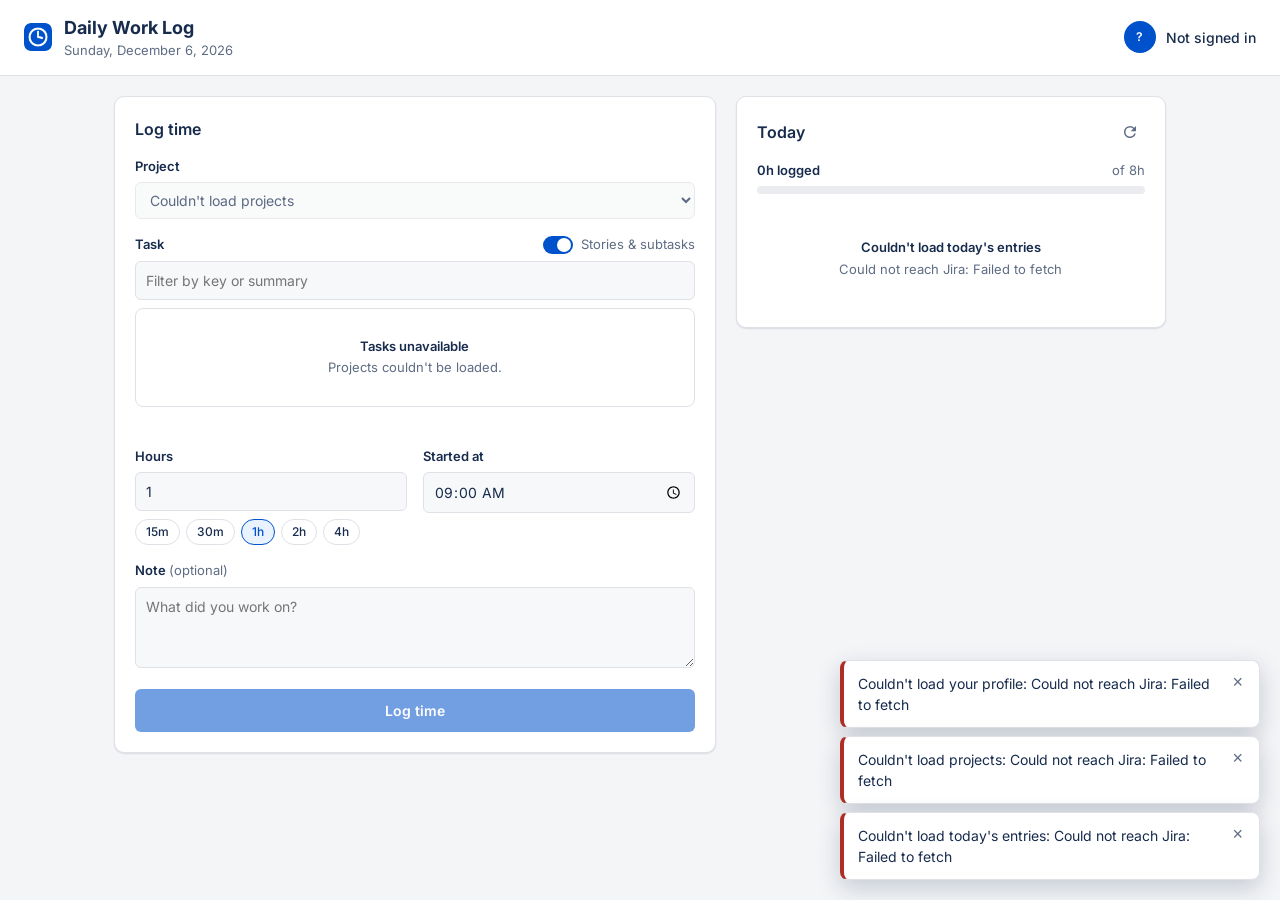
==== extension/worklog.html @ 53de1b36 "Add Daily Work Log Chrome extension for Jira Cloud MV3 extension that logs time to newagesmb.atlassi" ====
<!doctype html>
<html lang="en">
<head>
  <meta charset="utf-8">
  <meta name="viewport" content="width=device-width, initial-scale=1">
  <title>Daily Work Log</title>
  <link rel="icon" href="icons/icon48.png">
  <link rel="preconnect" href="https://fonts.googleapis.com">
  <link rel="preconnect" href="https://fonts.gstatic.com" crossorigin>
  <link rel="stylesheet" href="https://fonts.googleapis.com/css2?family=Inter:wght@400;500;600;700&display=swap">
  <link rel="stylesheet" href="worklog.css">
</head>
<body>
  <a class="skip" href="#log-form">Skip to log form</a>

  <header class="topbar">
    <div class="brand">
      <img src="icons/icon48.png" alt="" width="28" height="28">
      <div>
        <h1>Daily Work Log</h1>
        <p class="date" id="today-label"></p>
      </div>
    </div>
    <div class="user" id="user" aria-busy="true">
      <span class="avatar skeleton" id="user-avatar" aria-hidden="true"></span>
      <span class="user-name skeleton-text" id="user-name">Loading…</span>
    </div>
  </header>

  <div class="banner" id="signin-banner" role="alert" hidden>
    <span>You're not signed in to Jira. Open newagesmb.atlassian.net, sign in, then reload.</span>
    <div class="banner-actions">
      <button type="button" class="btn btn-primary" id="open-jira">Open Jira</button>
      <button type="button" class="btn btn-ghost" id="reload">Reload</button>
    </div>
  </div>

  <main class="layout">
    <form class="card" id="log-form" novalidate aria-labelledby="form-title">
      <h2 id="form-title">Log time</h2>

      <!-- Project -->
      <div class="field">
        <label for="project">Project</label>
        <div class="select-wrap" id="project-wrap" aria-busy="true">
          <select id="project" disabled>
            <option>Loading projects…</option>
          </select>
        </div>
      </div>

      <!-- Task -->
      <fieldset class="field task-section">
        <div class="task-head">
          <legend>Task</legend>
          <label class="toggle">
            <input type="checkbox" id="stories-only" checked>
            <span class="toggle-track" aria-hidden="true"><span class="toggle-thumb"></span></span>
            <span>Stories &amp; subtasks</span>
          </label>
        </div>
        <input type="search" id="task-filter" class="input" placeholder="Filter by key or summary" aria-label="Filter tasks" autocomplete="off">
        <div class="task-list" id="task-list" role="radiogroup" aria-label="Tasks assigned to you" aria-busy="true"></div>
        <p class="hint" id="task-count" aria-live="polite"></p>
      </fieldset>

      <!-- Time -->
      <div class="field-row">
        <div class="field">
          <label for="hours">Hours</label>
          <input type="number" id="hours" class="input" min="0.25" max="24" step="0.25" value="1" required inputmode="decimal">
          <div class="chips" role="group" aria-label="Quick durations">
            <button type="button" class="chip" data-hours="0.25">15m</button>
            <button type="button" class="chip" data-hours="0.5">30m</button>
            <button type="button" class="chip" data-hours="1">1h</button>
            <button type="button" class="chip" data-hours="2">2h</button>
            <button type="button" class="chip" data-hours="4">4h</button>
          </div>
        </div>
        <div class="field">
          <label for="start">Started at</label>
          <input type="time" id="start" class="input" value="09:00" required>
        </div>
      </div>

      <!-- Note -->
      <div class="field">
        <label for="note">Note <span class="optional">(optional)</span></label>
        <textarea id="note" class="input" rows="3" placeholder="What did you work on?"></textarea>
      </div>

      <p class="form-error" id="form-error" role="alert" hidden></p>

      <button type="submit" class="btn btn-primary btn-block" id="submit" disabled>
        <span class="btn-label">Log time</span>
        <span class="spinner" aria-hidden="true"></span>
      </button>
    </form>

    <aside class="card today" aria-labelledby="today-title">
      <div class="today-head">
        <h2 id="today-title">Today</h2>
        <button type="button" class="icon-btn" id="refresh-today" aria-label="Refresh today's entries" title="Refresh">
          <svg viewBox="0 0 24 24" width="18" height="18" aria-hidden="true"><path fill="currentColor" d="M17.65 6.35A7.96 7.96 0 0 0 12 4a8 8 0 1 0 7.73 10h-2.08A6 6 0 1 1 12 6c1.66 0 3.14.69 4.22 1.78L13 11h7V4l-2.35 2.35z"/></svg>
        </button>
      </div>

      <div class="progress-block">
        <div class="progress-label">
          <span id="total-label">0h logged</span>
          <span class="muted">of <span id="target-label">8h</span></span>
        </div>
        <div class="progress" role="progressbar" id="progress" aria-label="Hours logged today" aria-valuemin="0" aria-valuemax="8" aria-valuenow="0">
          <div class="progress-fill" id="progress-fill"></div>
        </div>
      </div>

      <ul class="entries" id="entries" aria-live="polite" aria-busy="true"></ul>
    </aside>
  </main>

  <div class="toasts" id="toasts" aria-live="assertive" aria-atomic="false"></div>

  <script src="jira.js"></script>
  <script src="worklog.js"></script>
</body>
</html>
---- extension/worklog.css ----
:root {
  --bg: #f4f5f7;
  --surface: #ffffff;
  --surface-2: #f7f8f9;
  --border: #dfe1e6;
  --text: #172b4d;
  --muted: #5e6c84;
  --primary: #0052cc;
  --primary-hover: #0747a6;
  --primary-soft: #e9f2ff;
  --focus: #4c9aff;
  --danger: #ae2e24;
  --danger-soft: #ffeceb;
  --success: #216e4e;
  --success-soft: #dcfff1;
  --warn-soft: #fff7d6;
  --todo: #44546f;   --todo-bg: #e9ebee;
  --prog: #0055cc;   --prog-bg: #e9f2ff;
  --done: #216e4e;   --done-bg: #dcfff1;
  --skeleton: #ebecf0;
  --radius: 10px;
  --shadow: 0 1px 2px rgba(9, 30, 66, .08), 0 1px 1px rgba(9, 30, 66, .04);
  color-scheme: light;
}

@media (prefers-color-scheme: dark) {
  :root {
    --bg: #161a1d;
    --surface: #1d2125;
    --surface-2: #22272b;
    --border: #38414a;
    --text: #dee4ea;
    --muted: #9fadbc;
    --primary: #579dff;
    --primary-hover: #85b8ff;
    --primary-soft: #1c2b41;
    --danger: #fd9891;
    --danger-soft: #42221f;
    --success: #7ee2b8;
    --success-soft: #1c3329;
    --warn-soft: #332e1b;
    --todo: #b6c2cf;   --todo-bg: #2c333a;
    --prog: #85b8ff;   --prog-bg: #1c2b41;
    --done: #7ee2b8;   --done-bg: #1c3329;
    --skeleton: #2c333a;
    --shadow: none;
    color-scheme: dark;
  }
}

* { box-sizing: border-box; }
[hidden] { display: none !important; }

body {
  margin: 0;
  font-family: "Inter", system-ui, -apple-system, "Segoe UI", Roboto, sans-serif;
  font-size: 14px;
  line-height: 1.5;
  color: var(--text);
  background: var(--bg);
}

h1, h2 { margin: 0; }
h1 { font-size: 18px; font-weight: 700; }
h2 { font-size: 16px; font-weight: 600; }

.skip {
  position: absolute; left: 8px; top: -40px;
  background: var(--primary); color: #fff; padding: 6px 10px; border-radius: 6px; z-index: 10;
}
.skip:focus { top: 8px; }

:focus-visible { outline: 2px solid var(--focus); outline-offset: 2px; }

/* ---------- Header ---------- */
.topbar {
  display: flex; align-items: center; justify-content: space-between; gap: 16px;
  padding: 14px 24px;
  background: var(--surface);
  border-bottom: 1px solid var(--border);
}
.brand { display: flex; align-items: center; gap: 12px; }
.brand img { border-radius: 7px; }
.date { margin: 0; color: var(--muted); font-size: 13px; }

.user { display: flex; align-items: center; gap: 10px; }
.avatar {
  width: 32px; height: 32px; border-radius: 50%;
  display: grid; place-items: center;
  background: var(--primary); color: #fff;
  font-size: 12px; font-weight: 600; letter-spacing: .02em;
}
.user-name { font-weight: 500; }

/* ---------- Banner ---------- */
.banner {
  display: flex; align-items: center; justify-content: space-between; gap: 12px; flex-wrap: wrap;
  margin: 16px auto 0; max-width: 1052px;
  padding: 12px 16px;
  background: var(--warn-soft);
  border: 1px solid var(--border);
  border-radius: var(--radius);
  font-weight: 500;
}
.banner-actions { display: flex; gap: 8px; }
@media (max-width: 1100px) { .banner { margin-inline: 24px; } }

/* ---------- Layout ---------- */
.layout {
  display: grid;
  grid-template-columns: minmax(0, 1.4fr) minmax(0, 1fr);
  gap: 20px;
  max-width: 1100px;
  margin: 20px auto;
  padding: 0 24px;
  align-items: start;
}
@media (max-width: 860px) { .layout { grid-template-columns: 1fr; } }

.card {
  background: var(--surface);
  border: 1px solid var(--border);
  border-radius: var(--radius);
  box-shadow: var(--shadow);
  padding: 20px;
}

/* ---------- Form ---------- */
#log-form h2 { margin-bottom: 16px; }
.field { margin: 0 0 16px; padding: 0; border: 0; min-width: 0; }
.field > label, .task-head legend { display: block; font-weight: 600; font-size: 13px; margin-bottom: 6px; padding: 0; }
.field-row { display: grid; grid-template-columns: 1fr 1fr; gap: 16px; }
@media (max-width: 480px) { .field-row { grid-template-columns: 1fr; } }
.optional { color: var(--muted); font-weight: 400; }

.input, select {
  width: 100%;
  font: inherit;
  color: var(--text);
  background: var(--surface-2);
  border: 1px solid var(--border);
  border-radius: 6px;
  padding: 8px 10px;
}
.input:focus, select:focus { outline: none; border-color: var(--focus); box-shadow: 0 0 0 1px var(--focus); }
textarea.input { resize: vertical; min-height: 72px; }
select:disabled { opacity: .7; }

.select-wrap[aria-busy="true"] select { color: var(--muted); }

.task-head { display: flex; align-items: center; justify-content: space-between; margin-bottom: 6px; }
.task-head legend { float: left; margin: 0; }

.toggle { display: inline-flex; align-items: center; gap: 8px; font-size: 13px; color: var(--muted); cursor: pointer; user-select: none; }
.toggle input { position: absolute; opacity: 0; width: 1px; height: 1px; }
.toggle-track {
  width: 30px; height: 18px; border-radius: 9px; background: var(--border);
  position: relative; transition: background .15s;
}
.toggle-thumb {
  position: absolute; top: 2px; left: 2px; width: 14px; height: 14px; border-radius: 50%;
  background: #fff; transition: transform .15s;
}
.toggle input:checked + .toggle-track { background: var(--primary); }
.toggle input:checked + .toggle-track .toggle-thumb { transform: translateX(12px); }
.toggle input:focus-visible + .toggle-track { outline: 2px solid var(--focus); outline-offset: 2px; }

.task-list {
  margin-top: 8px;
  border: 1px solid var(--border);
  border-radius: 8px;
  max-height: 290px;
  overflow-y: auto;
  background: var(--surface);
}
.task {
  display: flex; align-items: center; gap: 10px;
  padding: 9px 12px;
  border-bottom: 1px solid var(--border);
  cursor: pointer;
}
.task:last-child { border-bottom: 0; }
.task:hover { background: var(--surface-2); }
.task input { margin: 0; accent-color: var(--primary); flex: none; }
.task:has(input:checked) { background: var(--primary-soft); }
.task-main { flex: 1; min-width: 0; display: flex; flex-direction: column; }
.task-line { display: flex; align-items: center; gap: 8px; min-width: 0; }
.task-parent { font-size: 12px; color: var(--muted); overflow: hidden; text-overflow: ellipsis; white-space: nowrap; }
.task-type {
  flex: none; font-size: 10px; font-weight: 600; text-transform: uppercase; letter-spacing: .03em;
  padding: 1px 5px; border-radius: 4px; color: var(--muted); border: 1px solid var(--border);
}
.task-key { font-weight: 600; color: var(--primary); white-space: nowrap; font-size: 13px; }
.task-summary { flex: 1; min-width: 0; overflow: hidden; text-overflow: ellipsis; white-space: nowrap; }

.pill {
  flex: none;
  font-size: 11px; font-weight: 600; text-transform: uppercase; letter-spacing: .03em;
  padding: 2px 6px; border-radius: 4px; white-space: nowrap;
}
.pill.todo { color: var(--todo); background: var(--todo-bg); }
.pill.prog { color: var(--prog); background: var(--prog-bg); }
.pill.done { color: var(--done); background: var(--done-bg); }

.hint { margin: 6px 0 0; font-size: 12px; color: var(--muted); min-height: 18px; }

.chips { display: flex; flex-wrap: wrap; gap: 6px; margin-top: 8px; }
.chip {
  font: inherit; font-size: 12px; font-weight: 500;
  padding: 3px 10px; border-radius: 999px;
  border: 1px solid var(--border); background: var(--surface); color: var(--text);
  cursor: pointer;
}
.chip:hover { border-color: var(--primary); color: var(--primary); }
.chip[aria-pressed="true"] { background: var(--primary-soft); border-color: var(--primary); color: var(--primary); }

.form-error {
  margin: 0 0 12px; padding: 8px 12px; border-radius: 6px;
  color: var(--danger); background: var(--danger-soft); font-size: 13px;
}

/* ---------- Buttons ---------- */
.btn {
  font: inherit; font-weight: 600;
  display: inline-flex; align-items: center; justify-content: center; gap: 8px;
  padding: 8px 14px; border-radius: 6px; border: 1px solid transparent; cursor: pointer;
}
.btn-primary { background: var(--primary); color: #fff; }
@media (prefers-color-scheme: dark) { .btn-primary { color: #1d2125; } }
.btn-primary:hover:not(:disabled) { background: var(--primary-hover); }
.btn-ghost { background: transparent; border-color: var(--border); color: var(--text); }
.btn-block { width: 100%; padding: 10px 14px; }
.btn:disabled { opacity: .55; cursor: not-allowed; }

.spinner {
  display: none; width: 14px; height: 14px; border-radius: 50%;
  border: 2px solid currentColor; border-right-color: transparent;
  animation: spin .7s linear infinite;
}
.btn[aria-busy="true"] .spinner { display: inline-block; }
@keyframes spin { to { transform: rotate(360deg); } }

.icon-btn {
  display: grid; place-items: center; width: 30px; height: 30px;
  border: 0; border-radius: 6px; background: transparent; color: var(--muted); cursor: pointer;
}
.icon-btn:hover { background: var(--surface-2); color: var(--text); }
.icon-btn[aria-busy="true"] svg { animation: spin .7s linear infinite; }

/* ---------- Today panel ---------- */
.today-head { display: flex; align-items: center; justify-content: space-between; margin-bottom: 14px; }
.progress-block { margin-bottom: 16px; }
.progress-label { display: flex; justify-content: space-between; font-size: 13px; margin-bottom: 6px; }
#total-label { font-weight: 600; }
.muted { color: var(--muted); }
.progress { height: 8px; border-radius: 4px; background: var(--skeleton); overflow: hidden; }
.progress-fill { height: 100%; width: 0; background: var(--primary); border-radius: 4px; transition: width .3s ease; }
.progress-fill.complete { background: var(--success); }

.entries { list-style: none; margin: 0; padding: 0; }
.entry { padding: 10px 0; border-top: 1px solid var(--border); }
.entry:first-child { border-top: 0; }
.entry-top { display: flex; align-items: baseline; gap: 8px; }
.entry-key { font-weight: 600; color: var(--primary); font-size: 13px; text-decoration: none; }
.entry-key:hover { text-decoration: underline; }
.entry-hours { margin-left: auto; font-weight: 600; white-space: nowrap; }
.entry-summary { font-size: 13px; overflow: hidden; text-overflow: ellipsis; white-space: nowrap; }
.entry-meta { font-size: 12px; color: var(--muted); }
.entry-note { font-size: 12px; color: var(--muted); margin-top: 2px; white-space: pre-line; }
.entry.new { animation: flash 1.2s ease; }
@keyframes flash { from { background: var(--success-soft); } to { background: transparent; } }

/* ---------- Empty / skeleton ---------- */
.empty { padding: 28px 12px; text-align: center; color: var(--muted); font-size: 13px; }
.empty strong { display: block; color: var(--text); font-weight: 600; margin-bottom: 2px; }

.skeleton, .skeleton-line, .skeleton-text {
  background: var(--skeleton);
  background-image: linear-gradient(90deg, transparent, rgba(255, 255, 255, .45), transparent);
  background-size: 200px 100%;
  background-repeat: no-repeat;
  animation: shimmer 1.2s infinite linear;
}
@media (prefers-color-scheme: dark) {
  .skeleton, .skeleton-line, .skeleton-text { background-image: linear-gradient(90deg, transparent, rgba(255, 255, 255, .06), transparent); }
}
.skeleton-text { color: transparent !important; border-radius: 4px; }
.skeleton-line { display: block; height: 12px; border-radius: 4px; }
.skeleton-row { display: flex; align-items: center; gap: 10px; padding: 12px; border-bottom: 1px solid var(--border); }
.skeleton-row:last-child { border-bottom: 0; }
.entries .skeleton-row { padding: 12px 0; border-bottom: 0; border-top: 1px solid var(--border); flex-direction: column; align-items: stretch; gap: 6px; }
.entries .skeleton-row:first-child { border-top: 0; }
@keyframes shimmer { from { background-position: -200px 0; } to { background-position: calc(100% + 200px) 0; } }

@media (prefers-reduced-motion: reduce) {
  *, *::before, *::after { animation: none !important; transition: none !important; }
}

/* ---------- Toasts ---------- */
.toasts {
  position: fixed; right: 20px; bottom: 20px; z-index: 20;
  display: flex; flex-direction: column; gap: 8px; max-width: min(420px, calc(100vw - 40px));
}
.toast {
  display: flex; align-items: flex-start; gap: 10px;
  padding: 12px 14px; border-radius: 8px;
  background: var(--surface); border: 1px solid var(--border);
  box-shadow: 0 8px 24px rgba(9, 30, 66, .2);
  border-left: 4px solid var(--primary);
  animation: toast-in .2s ease;
}
.toast.success { border-left-color: var(--success); }
.toast.error { border-left-color: var(--danger); }
.toast-msg { flex: 1; word-break: break-word; }
.toast-close { border: 0; background: transparent; color: var(--muted); cursor: pointer; font-size: 18px; line-height: 1; padding: 0 2px; }
@keyframes toast-in { from { opacity: 0; transform: translateY(8px); } }
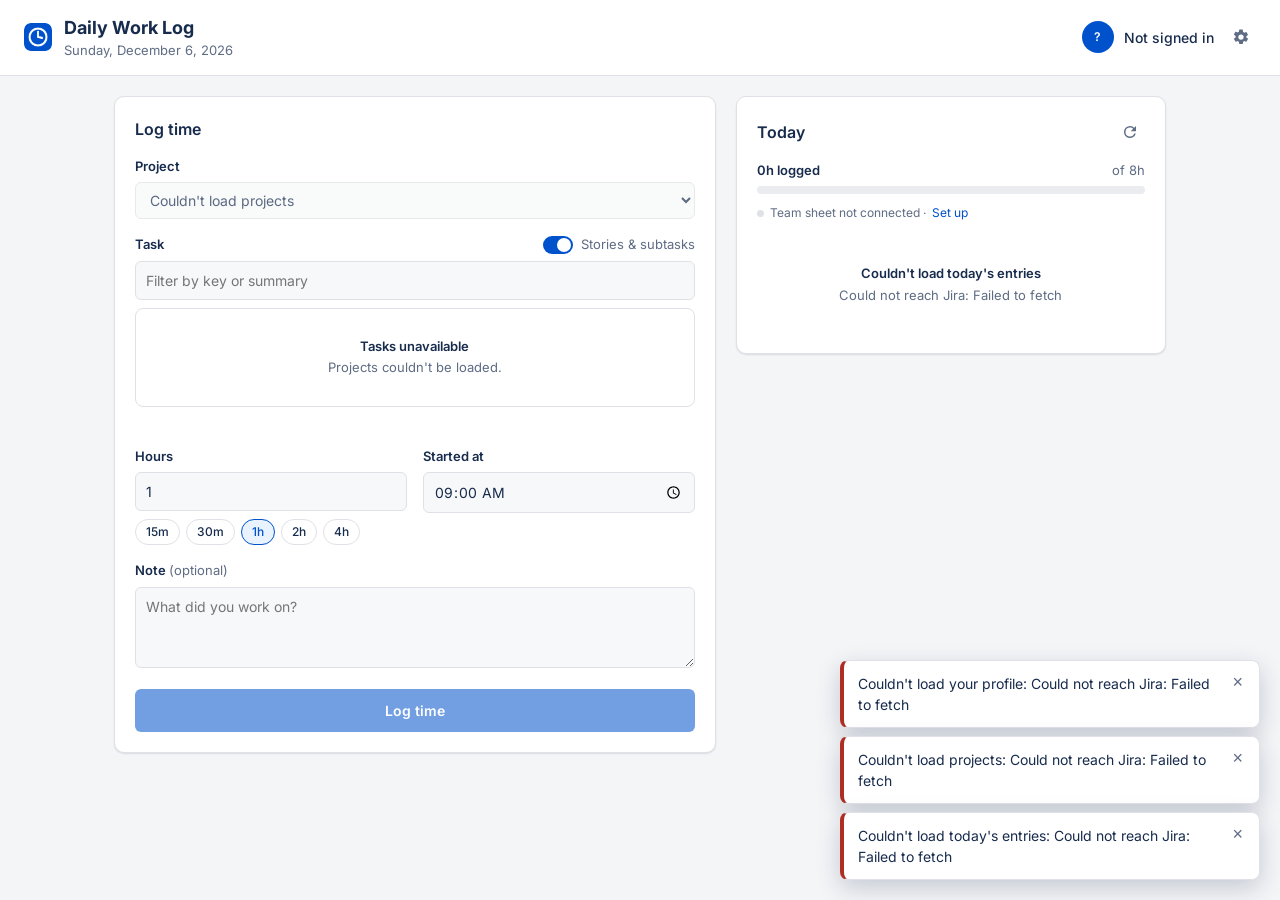
==== commit 39ea415c: "Sync daily hours to a team Google Sheet via Apps Script - sheets/: Apps Script web app that writes o" ====
--- a/extension/worklog.html
+++ b/extension/worklog.html
@@ -21,9 +21,14 @@
         <p class="date" id="today-label"></p>
       </div>
     </div>
-    <div class="user" id="user" aria-busy="true">
-      <span class="avatar skeleton" id="user-avatar" aria-hidden="true"></span>
-      <span class="user-name skeleton-text" id="user-name">Loading…</span>
+    <div class="user-actions">
+      <div class="user" id="user" aria-busy="true">
+        <span class="avatar skeleton" id="user-avatar" aria-hidden="true"></span>
+        <span class="user-name skeleton-text" id="user-name">Loading…</span>
+      </div>
+      <a class="icon-btn" href="settings.html" aria-label="Settings" title="Settings">
+        <svg viewBox="0 0 24 24" width="18" height="18" aria-hidden="true"><path fill="currentColor" d="M19.14 12.94a7.14 7.14 0 0 0 0-1.88l2.03-1.58a.5.5 0 0 0 .12-.64l-1.92-3.32a.5.5 0 0 0-.61-.22l-2.39.96a7.03 7.03 0 0 0-1.63-.94l-.36-2.54A.5.5 0 0 0 13.9 2h-3.84a.5.5 0 0 0-.49.42l-.36 2.54c-.59.24-1.13.56-1.63.94l-2.39-.96a.5.5 0 0 0-.61.22L2.66 8.48a.5.5 0 0 0 .12.64l2.03 1.58a7.14 7.14 0 0 0 0 1.88l-2.03 1.58a.5.5 0 0 0-.12.64l1.92 3.32c.13.22.39.3.61.22l2.39-.96c.5.38 1.04.7 1.63.94l.36 2.54c.05.24.25.42.49.42h3.84c.24 0 .44-.18.49-.42l.36-2.54c.59-.24 1.13-.56 1.63-.94l2.39.96c.22.08.48 0 .61-.22l1.92-3.32a.5.5 0 0 0-.12-.64l-2.03-1.58zM12 15.5A3.5 3.5 0 1 1 12 8.5a3.5 3.5 0 0 1 0 7z"/></svg>
+      </a>
     </div>
   </header>
 
@@ -115,6 +120,11 @@
         </div>
       </div>
 
+      <div class="sync">
+        <span class="sync-status" id="sync-status" role="status" aria-live="polite">Team sheet</span>
+        <button type="button" class="link-btn" id="sync-now" hidden>Sync now</button>
+      </div>
+
       <ul class="entries" id="entries" aria-live="polite" aria-busy="true"></ul>
     </aside>
   </main>
@@ -122,6 +132,7 @@
   <div class="toasts" id="toasts" aria-live="assertive" aria-atomic="false"></div>
 
   <script src="jira.js"></script>
+  <script src="sheet.js"></script>
   <script src="worklog.js"></script>
 </body>
 </html>
--- a/extension/worklog.css
+++ b/extension/worklog.css
@@ -183,6 +183,12 @@
 .task:hover { background: var(--surface-2); }
 .task input { margin: 0; accent-color: var(--primary); flex: none; }
 .task:has(input:checked) { background: var(--primary-soft); }
+.task.is-child { padding-left: 34px; position: relative; }
+.task.is-child::before {
+  content: ""; position: absolute; left: 18px; top: 0; bottom: 50%;
+  width: 10px; border-left: 1px solid var(--border); border-bottom: 1px solid var(--border);
+  border-bottom-left-radius: 4px;
+}
 .task-main { flex: 1; min-width: 0; display: flex; flex-direction: column; }
 .task-line { display: flex; align-items: center; gap: 8px; min-width: 0; }
 .task-parent { font-size: 12px; color: var(--muted); overflow: hidden; text-overflow: ellipsis; white-space: nowrap; }
@@ -314,3 +320,28 @@
 .toast-msg { flex: 1; word-break: break-word; }
 .toast-close { border: 0; background: transparent; color: var(--muted); cursor: pointer; font-size: 18px; line-height: 1; padding: 0 2px; }
 @keyframes toast-in { from { opacity: 0; transform: translateY(8px); } }
+
+/* ---------- Settings & sheet sync ---------- */
+.layout-single { grid-template-columns: minmax(0, 560px); justify-content: center; }
+.settings-intro { margin: 6px 0 18px; font-size: 13px; }
+.settings-actions { display: flex; gap: 8px; flex-wrap: wrap; }
+.form-ok { margin: 0 0 12px; padding: 8px 12px; border-radius: 6px; color: var(--success); background: var(--success-soft); font-size: 13px; }
+.back-link { color: var(--primary); text-decoration: none; }
+.back-link:hover { text-decoration: underline; }
+
+.user-actions { display: flex; align-items: center; gap: 12px; }
+a.icon-btn { text-decoration: none; }
+
+.sync {
+  display: flex; align-items: center; justify-content: space-between; gap: 8px;
+  margin: -6px 0 14px; font-size: 12px; color: var(--muted);
+}
+.sync-status { display: inline-flex; align-items: center; gap: 6px; min-width: 0; }
+.sync-status::before { content: ""; width: 7px; height: 7px; border-radius: 50%; background: var(--border); flex: none; }
+.sync-status[data-state="ok"]::before { background: var(--success); }
+.sync-status[data-state="error"]::before { background: var(--danger); }
+.sync-status[data-state="busy"]::before { background: var(--primary); }
+.sync a, .link-btn { color: var(--primary); text-decoration: none; }
+.link-btn { font: inherit; background: none; border: 0; padding: 0; cursor: pointer; }
+.link-btn:hover, .sync a:hover { text-decoration: underline; }
+.link-btn:disabled { color: var(--muted); cursor: default; text-decoration: none; }
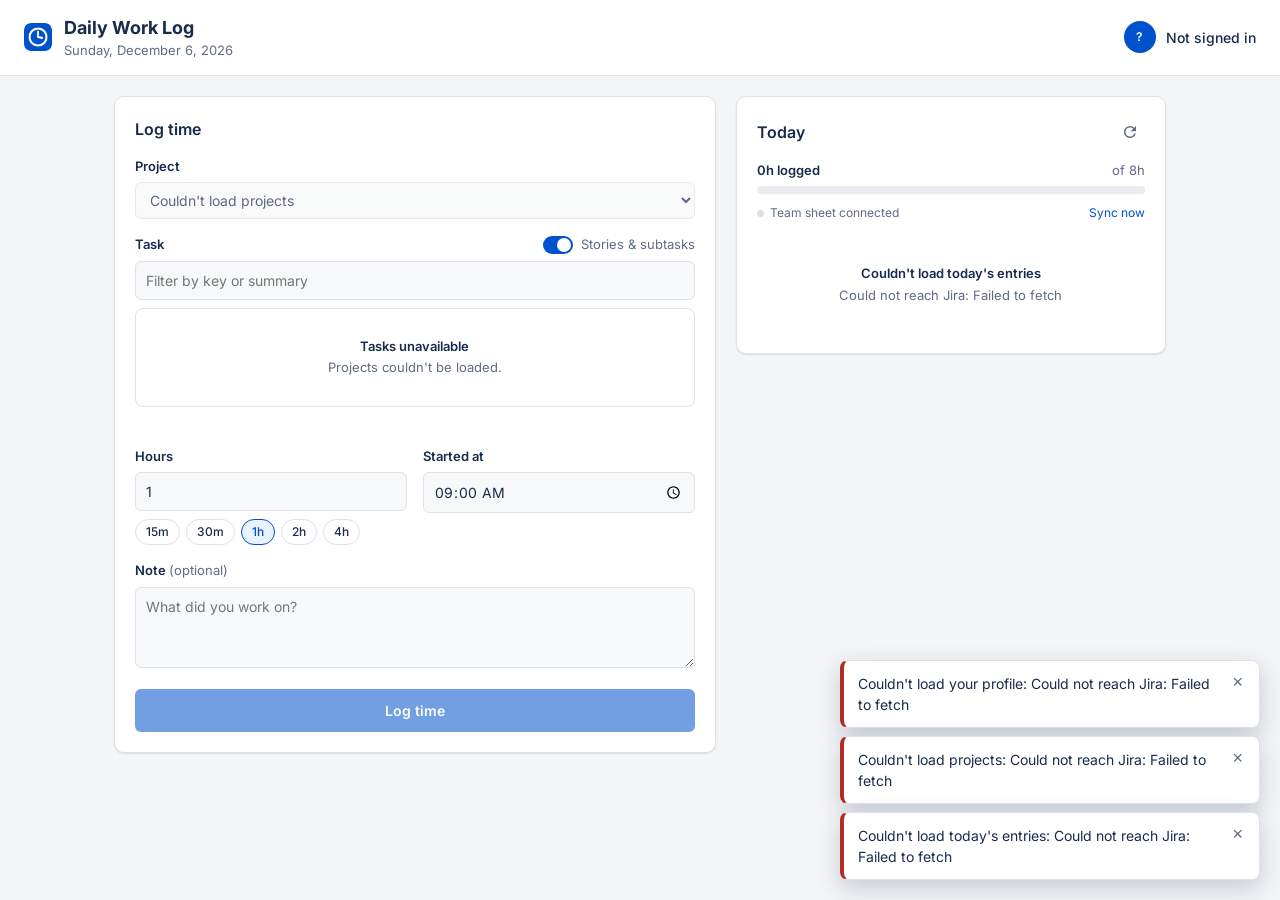
==== commit 9b5729be: "Hardcode the team sheet endpoint and drop the settings page The sheet web app URL and token now live" ====
--- a/extension/worklog.html
+++ b/extension/worklog.html
@@ -26,9 +26,6 @@
         <span class="avatar skeleton" id="user-avatar" aria-hidden="true"></span>
         <span class="user-name skeleton-text" id="user-name">Loading…</span>
       </div>
-      <a class="icon-btn" href="settings.html" aria-label="Settings" title="Settings">
-        <svg viewBox="0 0 24 24" width="18" height="18" aria-hidden="true"><path fill="currentColor" d="M19.14 12.94a7.14 7.14 0 0 0 0-1.88l2.03-1.58a.5.5 0 0 0 .12-.64l-1.92-3.32a.5.5 0 0 0-.61-.22l-2.39.96a7.03 7.03 0 0 0-1.63-.94l-.36-2.54A.5.5 0 0 0 13.9 2h-3.84a.5.5 0 0 0-.49.42l-.36 2.54c-.59.24-1.13.56-1.63.94l-2.39-.96a.5.5 0 0 0-.61.22L2.66 8.48a.5.5 0 0 0 .12.64l2.03 1.58a7.14 7.14 0 0 0 0 1.88l-2.03 1.58a.5.5 0 0 0-.12.64l1.92 3.32c.13.22.39.3.61.22l2.39-.96c.5.38 1.04.7 1.63.94l.36 2.54c.05.24.25.42.49.42h3.84c.24 0 .44-.18.49-.42l.36-2.54c.59-.24 1.13-.56 1.63-.94l2.39.96c.22.08.48 0 .61-.22l1.92-3.32a.5.5 0 0 0-.12-.64l-2.03-1.58zM12 15.5A3.5 3.5 0 1 1 12 8.5a3.5 3.5 0 0 1 0 7z"/></svg>
-      </a>
     </div>
   </header>
 
@@ -121,8 +118,8 @@
       </div>
 
       <div class="sync">
-        <span class="sync-status" id="sync-status" role="status" aria-live="polite">Team sheet</span>
-        <button type="button" class="link-btn" id="sync-now" hidden>Sync now</button>
+        <span class="sync-status" id="sync-status" role="status" aria-live="polite">Team sheet connected</span>
+        <button type="button" class="link-btn" id="sync-now">Sync now</button>
       </div>
 
       <ul class="entries" id="entries" aria-live="polite" aria-busy="true"></ul>
--- a/extension/worklog.css
+++ b/extension/worklog.css
@@ -321,16 +321,9 @@
 .toast-close { border: 0; background: transparent; color: var(--muted); cursor: pointer; font-size: 18px; line-height: 1; padding: 0 2px; }
 @keyframes toast-in { from { opacity: 0; transform: translateY(8px); } }
 
-/* ---------- Settings & sheet sync ---------- */
-.layout-single { grid-template-columns: minmax(0, 560px); justify-content: center; }
-.settings-intro { margin: 6px 0 18px; font-size: 13px; }
-.settings-actions { display: flex; gap: 8px; flex-wrap: wrap; }
-.form-ok { margin: 0 0 12px; padding: 8px 12px; border-radius: 6px; color: var(--success); background: var(--success-soft); font-size: 13px; }
-.back-link { color: var(--primary); text-decoration: none; }
-.back-link:hover { text-decoration: underline; }
+/* ---------- Sheet sync ---------- */
 
 .user-actions { display: flex; align-items: center; gap: 12px; }
-a.icon-btn { text-decoration: none; }
 
 .sync {
   display: flex; align-items: center; justify-content: space-between; gap: 8px;
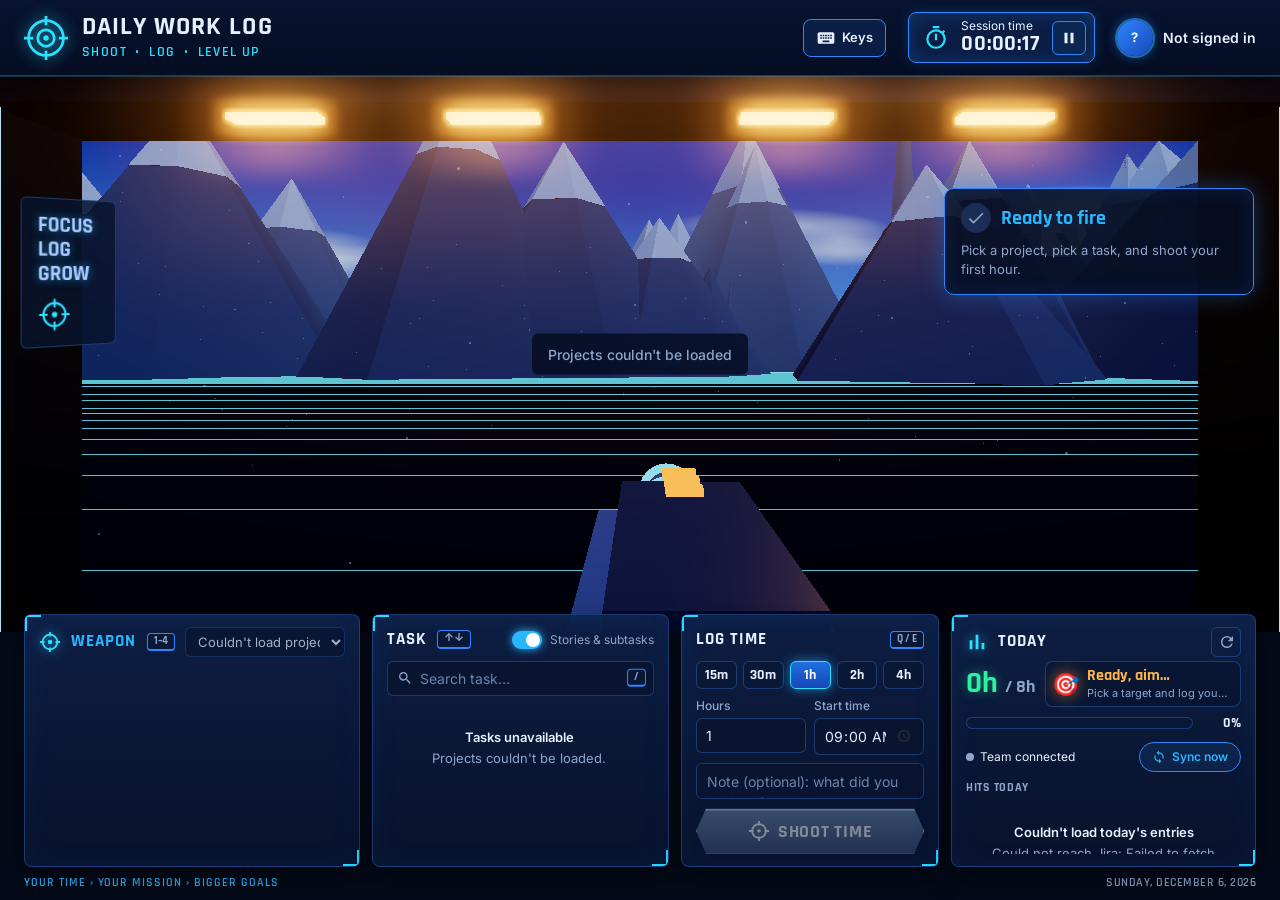
==== commit 0b4826a8: "Refactor code structure for improved readability and maintainability" ====
--- a/extension/worklog.html
+++ b/extension/worklog.html
@@ -7,7 +7,7 @@
   <link rel="icon" href="icons/icon48.png">
   <link rel="preconnect" href="https://fonts.googleapis.com">
   <link rel="preconnect" href="https://fonts.gstatic.com" crossorigin>
-  <link rel="stylesheet" href="https://fonts.googleapis.com/css2?family=Inter:wght@400;500;600;700&display=swap">
+  <link rel="stylesheet" href="https://fonts.googleapis.com/css2?family=Inter:wght@400;500;600;700&family=Rajdhani:wght@500;600;700&display=swap">
   <link rel="stylesheet" href="worklog.css">
 </head>
 <body>
@@ -15,13 +15,33 @@
 
   <header class="topbar">
     <div class="brand">
-      <img src="icons/icon48.png" alt="" width="28" height="28">
+      <svg class="brand-mark" viewBox="0 0 48 48" width="44" height="44" aria-hidden="true">
+        <circle cx="24" cy="24" r="19" fill="none" stroke="currentColor" stroke-width="3"/>
+        <circle cx="24" cy="24" r="9" fill="none" stroke="currentColor" stroke-width="3"/>
+        <circle cx="24" cy="24" r="3" fill="currentColor"/>
+        <path d="M24 0v10M24 38v10M0 24h10M38 24h10" stroke="currentColor" stroke-width="3"/>
+      </svg>
       <div>
         <h1>Daily Work Log</h1>
-        <p class="date" id="today-label"></p>
+        <p class="tagline">Shoot <span aria-hidden="true">•</span> Log <span aria-hidden="true">•</span> Level up</p>
       </div>
     </div>
     <div class="user-actions">
+      <button type="button" class="keys-btn" id="keys-open" aria-keyshortcuts="?" title="Keyboard controls (?)">
+        <svg viewBox="0 0 24 24" width="20" height="20" aria-hidden="true"><path fill="currentColor" d="M20 5H4a2 2 0 0 0-2 2v10a2 2 0 0 0 2 2h16a2 2 0 0 0 2-2V7a2 2 0 0 0-2-2zm-9 3h2v2h-2V8zm0 3h2v2h-2v-2zM8 8h2v2H8V8zm0 3h2v2H8v-2zm-1 2H5v-2h2v2zm0-3H5V8h2v2zm9 7H8v-2h8v2zm0-4h-2v-2h2v2zm0-3h-2V8h2v2zm3 3h-2v-2h2v2zm0-3h-2V8h2v2z"/></svg>
+        <span>Keys</span>
+      </button>
+      <div class="session" role="timer" aria-label="Session time">
+        <svg viewBox="0 0 24 24" width="26" height="26" aria-hidden="true"><path fill="currentColor" d="M15 1H9v2h6V1zm4.03 6.39 1.42-1.42c-.43-.51-.9-.99-1.41-1.41l-1.42 1.42A8.96 8.96 0 0 0 12 4a9 9 0 1 0 9 9c0-2.12-.74-4.07-1.97-5.61zM12 20a7 7 0 1 1 0-14 7 7 0 0 1 0 14zm-1-12h2v6h-2z"/></svg>
+        <div class="session-text">
+          <span class="session-label">Session time</span>
+          <span class="session-time" id="session-time">00:00:00</span>
+        </div>
+        <button type="button" class="session-btn" id="session-pause" aria-pressed="false" aria-label="Pause session timer" title="Pause">
+          <svg class="i-pause" viewBox="0 0 24 24" width="18" height="18" aria-hidden="true"><path fill="currentColor" d="M6 5h4v14H6zm8 0h4v14h-4z"/></svg>
+          <svg class="i-play" viewBox="0 0 24 24" width="18" height="18" aria-hidden="true"><path fill="currentColor" d="M7 5v14l12-7z"/></svg>
+        </button>
+      </div>
       <div class="user" id="user" aria-busy="true">
         <span class="avatar skeleton" id="user-avatar" aria-hidden="true"></span>
         <span class="user-name skeleton-text" id="user-name">Loading…</span>
@@ -37,99 +57,212 @@
     </div>
   </div>
 
-  <main class="layout">
-    <form class="card" id="log-form" novalidate aria-labelledby="form-title">
-      <h2 id="form-title">Log time</h2>
+  <!-- Decorative scene: the weapon cards below are the accessible project picker. -->
+  <section class="arena" aria-hidden="true">
+    <div class="sky">
+      <span class="cloud c1"></span><span class="cloud c2"></span><span class="cloud c3"></span><span class="cloud c4"></span>
+    </div>
+    <svg class="mountains" viewBox="0 0 1200 300" preserveAspectRatio="none">
+      <path class="m-back" d="M0 210 L90 120 L160 170 L260 60 L350 150 L430 100 L520 170 L600 90 L690 160 L780 70 L870 150 L960 110 L1040 170 L1120 80 L1200 140 V300 H0 Z"/>
+      <path class="m-spire" d="M1010 210 L1016 40 L1020 0 L1024 40 L1030 210 Z"/>
+      <path class="m-front" d="M0 250 L120 170 L210 230 L320 150 L420 230 L540 190 L640 240 L760 180 L860 240 L980 170 L1090 230 L1200 190 V300 H0 Z"/>
+    </svg>
+    <div class="floor"></div>
+    <div class="hangar"><span class="lamp l1"></span><span class="lamp l2"></span><span class="lamp l3"></span><span class="lamp l4"></span></div>
+    <div class="sign sign-left">Focus<br>Log<br>Grow
+      <svg viewBox="0 0 48 48" width="34" height="34"><circle cx="24" cy="24" r="16" fill="none" stroke="currentColor" stroke-width="3"/><circle cx="24" cy="24" r="4" fill="currentColor"/><path d="M24 2v12M24 34v12M2 24h12M34 24h12" stroke="currentColor" stroke-width="3"/></svg>
+    </div>
+
+    <div class="targets" id="targets"></div>
+    <div class="beam" id="beam"></div>
+
+    <div class="blaster" id="blaster">
+      <svg viewBox="0 0 200 260">
+        <defs>
+          <linearGradient id="metal" x1="0" x2="1">
+            <stop offset="0" stop-color="#0a1226"/><stop offset=".5" stop-color="#25355c"/><stop offset="1" stop-color="#0a1226"/>
+          </linearGradient>
+          <linearGradient id="core" x1="0" x2="0" y1="0" y2="1">
+            <stop offset="0" stop-color="#fff2c4"/><stop offset="1" stop-color="#ff7a1a"/>
+          </linearGradient>
+        </defs>
+        <path d="M30 260 L70 70 H130 L170 260 Z" fill="url(#metal)" stroke="#2c4a86" stroke-width="2"/>
+        <path d="M78 74 L84 14 H116 L122 74 Z" fill="url(#metal)" stroke="#2c4a86" stroke-width="2"/>
+        <rect x="86" y="8" width="28" height="12" rx="3" fill="#152447" stroke="#3a6cd0" stroke-width="2"/>
+        <circle id="muzzle" cx="100" cy="10" r="5" fill="#9ff3ff"/>
+        <path class="blaster-glow" d="M54 250 L80 92 M146 250 L120 92" stroke="#29d3ff" stroke-width="4" stroke-linecap="round"/>
+        <path d="M88 110 H112 L118 200 H82 Z" fill="url(#core)" opacity=".9"/>
+        <path d="M84 130 H116 M83 150 H117 M82 170 H118" stroke="#0a1226" stroke-width="5"/>
+        <path d="M60 230 H140" stroke="#ff9f43" stroke-width="5" stroke-linecap="round"/>
+      </svg>
+      <span class="muzzle-flash"></span>
+    </div>
+
+    <div class="last-shot" id="last-shot">
+      <div class="last-shot-head">
+        <span class="check"><svg viewBox="0 0 24 24" width="20" height="20"><path fill="currentColor" d="M9 16.2 4.8 12l-1.4 1.4L9 19 21 7l-1.4-1.4z"/></svg></span>
+        <strong id="last-shot-title">Ready to fire</strong>
+      </div>
+      <div class="last-shot-body" id="last-shot-body">Pick a project, pick a task, and shoot your first hour.</div>
+    </div>
+  </section>
+
+  <main class="hud">
+    <form class="hud-form" id="log-form" novalidate aria-labelledby="form-title">
+      <h2 class="visually-hidden" id="form-title">Log time</h2>
 
       <!-- Project -->
-      <div class="field">
-        <label for="project">Project</label>
-        <div class="select-wrap" id="project-wrap" aria-busy="true">
-          <select id="project" disabled>
-            <option>Loading projects…</option>
-          </select>
-        </div>
-      </div>
+      <section class="panel panel-project" aria-labelledby="project-title">
+        <div class="panel-head">
+          <span class="panel-icon" aria-hidden="true">
+            <svg viewBox="0 0 48 48" width="22" height="22"><circle cx="24" cy="24" r="16" fill="none" stroke="currentColor" stroke-width="4"/><circle cx="24" cy="24" r="5" fill="currentColor"/><path d="M24 2v10M24 36v10M2 24h10M36 24h10" stroke="currentColor" stroke-width="4"/></svg>
+          </span>
+          <h3 id="project-title">Weapon <kbd class="hint-key" aria-hidden="true">1–4</kbd></h3>
+          <div class="select-wrap project-select" id="project-wrap" aria-busy="true">
+            <label for="project" class="visually-hidden">All projects</label>
+            <select id="project" disabled>
+              <option>Loading projects…</option>
+            </select>
+          </div>
+        </div>
+        <div class="weapons" id="weapons" role="group" aria-label="Recent projects"></div>
+      </section>
 
       <!-- Task -->
-      <fieldset class="field task-section">
+      <fieldset class="panel panel-task task-section">
         <div class="task-head">
-          <legend>Task</legend>
+          <legend>Task <kbd class="hint-key" aria-hidden="true">↑↓</kbd></legend>
           <label class="toggle">
             <input type="checkbox" id="stories-only" checked>
             <span class="toggle-track" aria-hidden="true"><span class="toggle-thumb"></span></span>
             <span>Stories &amp; subtasks</span>
           </label>
         </div>
-        <input type="search" id="task-filter" class="input" placeholder="Filter by key or summary" aria-label="Filter tasks" autocomplete="off">
+        <div class="search">
+          <svg viewBox="0 0 24 24" width="16" height="16" aria-hidden="true"><path fill="currentColor" d="M15.5 14h-.79l-.28-.27A6.47 6.47 0 0 0 16 9.5 6.5 6.5 0 1 0 9.5 16c1.61 0 3.09-.59 4.23-1.57l.27.28v.79l5 4.99L20.49 19l-4.99-5zm-6 0C7.01 14 5 11.99 5 9.5S7.01 5 9.5 5 14 7.01 14 9.5 11.99 14 9.5 14z"/></svg>
+          <input type="search" id="task-filter" class="input" placeholder="Search task…" aria-label="Filter tasks" aria-keyshortcuts="/" autocomplete="off">
+          <kbd class="hint-key search-key" aria-hidden="true">/</kbd>
+        </div>
         <div class="task-list" id="task-list" role="radiogroup" aria-label="Tasks assigned to you" aria-busy="true"></div>
         <p class="hint" id="task-count" aria-live="polite"></p>
       </fieldset>
 
       <!-- Time -->
-      <div class="field-row">
-        <div class="field">
-          <label for="hours">Hours</label>
-          <input type="number" id="hours" class="input" min="0.25" max="24" step="0.25" value="1" required inputmode="decimal">
-          <div class="chips" role="group" aria-label="Quick durations">
-            <button type="button" class="chip" data-hours="0.25">15m</button>
-            <button type="button" class="chip" data-hours="0.5">30m</button>
-            <button type="button" class="chip" data-hours="1">1h</button>
-            <button type="button" class="chip" data-hours="2">2h</button>
-            <button type="button" class="chip" data-hours="4">4h</button>
-          </div>
-        </div>
-        <div class="field">
-          <label for="start">Started at</label>
-          <input type="time" id="start" class="input" value="09:00" required>
-        </div>
-      </div>
-
-      <!-- Note -->
-      <div class="field">
-        <label for="note">Note <span class="optional">(optional)</span></label>
-        <textarea id="note" class="input" rows="3" placeholder="What did you work on?"></textarea>
-      </div>
-
-      <p class="form-error" id="form-error" role="alert" hidden></p>
-
-      <button type="submit" class="btn btn-primary btn-block" id="submit" disabled>
-        <span class="btn-label">Log time</span>
-        <span class="spinner" aria-hidden="true"></span>
-      </button>
+      <section class="panel panel-time" aria-labelledby="time-title">
+        <div class="time-head">
+          <h3 id="time-title">Log time</h3>
+          <kbd class="hint-key" aria-hidden="true">Q / E</kbd>
+        </div>
+        <div class="chips" role="group" aria-label="Duration">
+          <button type="button" class="chip" data-hours="0.25">15m</button>
+          <button type="button" class="chip" data-hours="0.5">30m</button>
+          <button type="button" class="chip" data-hours="1">1h</button>
+          <button type="button" class="chip" data-hours="2">2h</button>
+          <button type="button" class="chip" data-hours="4">4h</button>
+        </div>
+        <div class="field-row">
+          <div class="field">
+            <label for="hours">Hours</label>
+            <input type="number" id="hours" class="input" min="0.25" max="24" step="0.25" value="1" required inputmode="decimal">
+          </div>
+          <div class="field">
+            <label for="start">Start time</label>
+            <input type="time" id="start" class="input" value="09:00" required>
+          </div>
+        </div>
+
+        <textarea id="note" class="input note" rows="1" placeholder="Note (optional): what did you work on?" aria-label="Note (optional)" aria-keyshortcuts="N"></textarea>
+
+        <p class="form-error" id="form-error" role="alert" hidden></p>
+
+        <button type="submit" class="btn btn-shoot btn-block" id="submit" aria-keyshortcuts="Space" disabled>
+          <svg class="shoot-icon" viewBox="0 0 48 48" width="22" height="22" aria-hidden="true"><circle cx="24" cy="24" r="15" fill="none" stroke="currentColor" stroke-width="4"/><circle cx="24" cy="24" r="4" fill="currentColor"/><path d="M24 2v10M24 36v10M2 24h10M36 24h10" stroke="currentColor" stroke-width="4"/></svg>
+          <span class="btn-label">Shoot time</span>
+          <span class="spinner" aria-hidden="true"></span>
+          <kbd class="shoot-key" aria-hidden="true">Space</kbd>
+        </button>
+      </section>
     </form>
 
-    <aside class="card today" aria-labelledby="today-title">
+    <aside class="panel panel-progress today" aria-labelledby="today-title">
       <div class="today-head">
-        <h2 id="today-title">Today</h2>
+        <span class="panel-icon" aria-hidden="true">
+          <svg viewBox="0 0 24 24" width="22" height="22"><path fill="currentColor" d="M4 20h3V10H4zm6.5 0h3V4h-3zM17 20h3v-7h-3z"/></svg>
+        </span>
+        <h3 id="today-title">Today</h3>
         <button type="button" class="icon-btn" id="refresh-today" aria-label="Refresh today's entries" title="Refresh">
           <svg viewBox="0 0 24 24" width="18" height="18" aria-hidden="true"><path fill="currentColor" d="M17.65 6.35A7.96 7.96 0 0 0 12 4a8 8 0 1 0 7.73 10h-2.08A6 6 0 1 1 12 6c1.66 0 3.14.69 4.22 1.78L13 11h7V4l-2.35 2.35z"/></svg>
         </button>
       </div>
 
-      <div class="progress-block">
-        <div class="progress-label">
-          <span id="total-label">0h logged</span>
-          <span class="muted">of <span id="target-label">8h</span></span>
-        </div>
+      <div class="score-row">
+        <span class="score"><span id="total-label">0h</span> <span class="muted">/ <span id="target-label">8h</span></span></span>
+        <div class="rank" id="rank">
+          <span class="rank-icon" id="rank-icon" aria-hidden="true">🎯</span>
+          <div class="rank-copy">
+            <strong class="rank-title" id="rank-title">Ready, aim…</strong>
+            <span class="rank-text" id="rank-text">Pick a target and log your first shot.</span>
+          </div>
+        </div>
+      </div>
+      <div class="progress-row">
         <div class="progress" role="progressbar" id="progress" aria-label="Hours logged today" aria-valuemin="0" aria-valuemax="8" aria-valuenow="0">
           <div class="progress-fill" id="progress-fill"></div>
         </div>
+        <span class="progress-pct" id="progress-pct">0%</span>
       </div>
 
       <div class="sync">
-        <span class="sync-status" id="sync-status" role="status" aria-live="polite">Team sheet connected</span>
-        <button type="button" class="link-btn" id="sync-now">Sync now</button>
-      </div>
-
+        <span class="sync-status" id="sync-status" role="status" aria-live="polite">Team connected</span>
+        <button type="button" class="sync-btn" id="sync-now">
+          <svg viewBox="0 0 24 24" width="14" height="14" aria-hidden="true"><path fill="currentColor" d="M12 4V1L8 5l4 4V6a6 6 0 0 1 5.65 8.03l1.46 1.46A8 8 0 0 0 12 4zm0 14a6 6 0 0 1-5.65-8.03L4.89 8.51A8 8 0 0 0 12 20v3l4-4-4-4z"/></svg>
+          Sync now
+        </button>
+      </div>
+
+      <h4 class="entries-title">Hits today <span class="muted" id="hit-count"></span></h4>
       <ul class="entries" id="entries" aria-live="polite" aria-busy="true"></ul>
     </aside>
   </main>
 
+  <footer class="footer">
+    <span class="crumbs">Your time <span aria-hidden="true">›</span> Your mission <span aria-hidden="true">›</span> Bigger goals</span>
+    <span class="date" id="today-label"></span>
+  </footer>
+
+  <dialog class="keys-help" id="keys-help" aria-labelledby="keys-title">
+    <div class="keys-help-head">
+      <h2 id="keys-title">Keyboard controls</h2>
+      <button type="button" class="icon-btn" id="keys-close" aria-label="Close">×</button>
+    </div>
+    <dl class="keys-list">
+      <div><dt><kbd>1</kbd>–<kbd>4</kbd></dt><dd>Pick a weapon (project)</dd></div>
+      <div><dt><kbd>←</kbd> <kbd>→</kbd> or <kbd>A</kbd> <kbd>D</kbd></dt><dd>Previous / next project</dd></div>
+      <div><dt><kbd>↑</kbd> <kbd>↓</kbd> or <kbd>W</kbd> <kbd>S</kbd></dt><dd>Previous / next task</dd></div>
+      <div><dt><kbd>Q</kbd> <kbd>E</kbd></dt><dd>Shorter / longer duration</dd></div>
+      <div><dt><kbd>Space</kbd></dt><dd>Shoot time (log it)</dd></div>
+      <div><dt><kbd>/</kbd></dt><dd>Search tasks</dd></div>
+      <div><dt><kbd>N</kbd></dt><dd>Write a note</dd></div>
+      <div><dt><kbd>Ctrl</kbd> + <kbd>Enter</kbd></dt><dd>Shoot from the note field</dd></div>
+      <div><dt><kbd>Esc</kbd></dt><dd>Leave a text field / close this</dd></div>
+      <div><dt><kbd>?</kbd></dt><dd>Show these controls</dd></div>
+    </dl>
+  </dialog>
+
   <div class="toasts" id="toasts" aria-live="assertive" aria-atomic="false"></div>
+
+  <template id="weapon-art">
+    <svg class="weapon-art" viewBox="0 0 120 52" aria-hidden="true">
+      <path d="M6 16 H74 L82 10 H104 V17 H114 V25 H104 V31 H76 L70 37 H58 L52 50 H38 L42 37 H28 L20 30 H6 Z" fill="#141f3d" stroke="currentColor" stroke-width="2" stroke-linejoin="round"/>
+      <rect x="26" y="20" width="40" height="6" rx="3" fill="currentColor"/>
+      <rect x="84" y="15" width="16" height="4" rx="2" fill="currentColor" opacity=".7"/>
+      <circle cx="112" cy="21" r="3" fill="#fff"/>
+    </svg>
+  </template>
 
   <script src="jira.js"></script>
   <script src="sheet.js"></script>
   <script src="worklog.js"></script>
+  <script type="module" src="arena3d.js"></script>
 </body>
 </html>
--- a/extension/worklog.css
+++ b/extension/worklog.css
@@ -1,51 +1,30 @@
 :root {
-  --bg: #f4f5f7;
-  --surface: #ffffff;
-  --surface-2: #f7f8f9;
-  --border: #dfe1e6;
-  --text: #172b4d;
-  --muted: #5e6c84;
-  --primary: #0052cc;
-  --primary-hover: #0747a6;
-  --primary-soft: #e9f2ff;
-  --focus: #4c9aff;
-  --danger: #ae2e24;
-  --danger-soft: #ffeceb;
-  --success: #216e4e;
-  --success-soft: #dcfff1;
-  --warn-soft: #fff7d6;
-  --todo: #44546f;   --todo-bg: #e9ebee;
-  --prog: #0055cc;   --prog-bg: #e9f2ff;
-  --done: #216e4e;   --done-bg: #dcfff1;
-  --skeleton: #ebecf0;
+  --bg: #040a19;
+  --panel: rgba(8, 19, 44, .92);
+  --panel-2: #0b1a38;
+  --line: rgba(64, 140, 255, .32);
+  --line-strong: #2f86ff;
+  --text: #e7f0ff;
+  --muted: #8ea6cc;
+  --primary: #29b6ff;
+  --primary-hover: #63ccff;
+  --primary-soft: rgba(41, 182, 255, .14);
+  --cyan: #29e0ff;
+  --focus: #7fe3ff;
+  --danger: #ff6b7d;
+  --danger-soft: rgba(255, 107, 125, .14);
+  --success: #2df0a0;
+  --success-soft: rgba(45, 240, 160, .14);
+  --warn: #ffb547;
+  --warn-soft: rgba(255, 181, 71, .12);
+  --orange: #ff8f2e;
+  --todo: #b6c2cf;   --todo-bg: rgba(182, 194, 207, .12);
+  --prog: #63ccff;   --prog-bg: rgba(41, 182, 255, .16);
+  --done: #2df0a0;   --done-bg: rgba(45, 240, 160, .14);
+  --skeleton: #13254a;
   --radius: 10px;
-  --shadow: 0 1px 2px rgba(9, 30, 66, .08), 0 1px 1px rgba(9, 30, 66, .04);
-  color-scheme: light;
-}
-
-@media (prefers-color-scheme: dark) {
-  :root {
-    --bg: #161a1d;
-    --surface: #1d2125;
-    --surface-2: #22272b;
-    --border: #38414a;
-    --text: #dee4ea;
-    --muted: #9fadbc;
-    --primary: #579dff;
-    --primary-hover: #85b8ff;
-    --primary-soft: #1c2b41;
-    --danger: #fd9891;
-    --danger-soft: #42221f;
-    --success: #7ee2b8;
-    --success-soft: #1c3329;
-    --warn-soft: #332e1b;
-    --todo: #b6c2cf;   --todo-bg: #2c333a;
-    --prog: #85b8ff;   --prog-bg: #1c2b41;
-    --done: #7ee2b8;   --done-bg: #1c3329;
-    --skeleton: #2c333a;
-    --shadow: none;
-    color-scheme: dark;
-  }
+  --display: "Rajdhani", "Inter", system-ui, sans-serif;
+  color-scheme: dark;
 }
 
 * { box-sizing: border-box; }
@@ -53,20 +32,31 @@
 
 body {
   margin: 0;
+  min-height: 100vh;
+  display: flex; flex-direction: column;
   font-family: "Inter", system-ui, -apple-system, "Segoe UI", Roboto, sans-serif;
   font-size: 14px;
   line-height: 1.5;
   color: var(--text);
-  background: var(--bg);
-}
-
-h1, h2 { margin: 0; }
-h1 { font-size: 18px; font-weight: 700; }
-h2 { font-size: 16px; font-weight: 600; }
+  background:
+    radial-gradient(1200px 500px at 50% -10%, rgba(41, 120, 255, .18), transparent 70%),
+    var(--bg);
+}
+
+h1, h2, h3, h4 { margin: 0; }
+h1, h3, h4, .btn, .chip, .session-time, .score, .tagline { font-family: var(--display); }
+h1 { font-size: 26px; font-weight: 700; letter-spacing: .04em; text-transform: uppercase; line-height: 1.05; }
+h3 { font-size: 17px; font-weight: 700; letter-spacing: .06em; text-transform: uppercase; color: var(--primary); }
+h4 { font-size: 14px; font-weight: 700; letter-spacing: .06em; text-transform: uppercase; }
+
+.visually-hidden {
+  position: absolute; width: 1px; height: 1px; margin: -1px; padding: 0; overflow: hidden;
+  clip: rect(0 0 0 0); white-space: nowrap; border: 0;
+}
 
 .skip {
   position: absolute; left: 8px; top: -40px;
-  background: var(--primary); color: #fff; padding: 6px 10px; border-radius: 6px; z-index: 10;
+  background: var(--primary); color: #001428; padding: 6px 10px; border-radius: 6px; z-index: 30;
 }
 .skip:focus { top: 8px; }
 
@@ -74,172 +64,594 @@
 
 /* ---------- Header ---------- */
 .topbar {
-  display: flex; align-items: center; justify-content: space-between; gap: 16px;
-  padding: 14px 24px;
-  background: var(--surface);
-  border-bottom: 1px solid var(--border);
-}
-.brand { display: flex; align-items: center; gap: 12px; }
-.brand img { border-radius: 7px; }
-.date { margin: 0; color: var(--muted); font-size: 13px; }
+  display: flex; align-items: center; justify-content: space-between; gap: 16px; flex-wrap: wrap;
+  padding: 12px 24px;
+  background: linear-gradient(180deg, #071330, #050d22);
+  border-bottom: 1px solid var(--line);
+  box-shadow: 0 1px 0 rgba(41, 182, 255, .25), 0 6px 24px rgba(0, 0, 0, .5);
+  position: relative; z-index: 2;
+}
+.brand { display: flex; align-items: center; gap: 14px; }
+.brand-mark { color: var(--cyan); filter: drop-shadow(0 0 8px rgba(41, 224, 255, .7)); }
+.tagline {
+  margin: 2px 0 0; color: var(--cyan); font-size: 14px; font-weight: 600;
+  letter-spacing: .1em; text-transform: uppercase;
+}
+.tagline span { margin: 0 4px; }
+
+.user-actions { display: flex; align-items: center; gap: 22px; flex-wrap: wrap; }
+
+.session {
+  display: flex; align-items: center; gap: 12px;
+  padding: 6px 8px 6px 14px;
+  border: 1px solid var(--line-strong); border-radius: 8px;
+  background: rgba(15, 40, 90, .55);
+  box-shadow: inset 0 0 18px rgba(41, 140, 255, .25), 0 0 14px rgba(41, 140, 255, .2);
+  color: var(--cyan);
+}
+.session-text { display: flex; flex-direction: column; line-height: 1.1; }
+.session-label { font-size: 12px; color: var(--text); }
+.session-time { font-size: 22px; font-weight: 700; color: var(--text); font-variant-numeric: tabular-nums; letter-spacing: .04em; }
+.session.paused .session-time { color: var(--muted); }
+.session-btn {
+  display: grid; place-items: center; width: 34px; height: 34px;
+  border: 1px solid var(--line-strong); border-radius: 6px;
+  background: #0c2654; color: var(--text); cursor: pointer;
+}
+.session-btn:hover { background: #12367a; }
+.session-btn .i-play { display: none; }
+.session-btn[aria-pressed="true"] .i-play { display: block; }
+.session-btn[aria-pressed="true"] .i-pause { display: none; }
 
 .user { display: flex; align-items: center; gap: 10px; }
 .avatar {
-  width: 32px; height: 32px; border-radius: 50%;
+  width: 36px; height: 36px; border-radius: 50%;
   display: grid; place-items: center;
-  background: var(--primary); color: #fff;
-  font-size: 12px; font-weight: 600; letter-spacing: .02em;
-}
-.user-name { font-weight: 500; }
+  background: linear-gradient(135deg, #2f86ff, #1747b8); color: #fff;
+  font-size: 13px; font-weight: 700; letter-spacing: .02em;
+  box-shadow: 0 0 0 2px rgba(41, 182, 255, .5), 0 0 12px rgba(41, 140, 255, .6);
+}
+.user-name { font-weight: 600; }
+
+kbd, .hint-key {
+  display: inline-block; vertical-align: middle;
+  font-family: var(--display); font-size: 11px; font-weight: 700; line-height: 1.4;
+  letter-spacing: 0; text-transform: none;
+  padding: 0 6px; border-radius: 4px;
+  border: 1px solid var(--line-strong); border-bottom-width: 2px;
+  background: #0a1838; color: var(--muted);
+}
+h3 .hint-key, legend .hint-key { margin-left: 6px; }
+.panel h3, .task-head legend { white-space: nowrap; }
+
+.keys-btn {
+  display: inline-flex; align-items: center; gap: 6px;
+  font: inherit; font-weight: 600; font-size: 13px; color: var(--text);
+  padding: 8px 12px; border-radius: 8px; cursor: pointer;
+  border: 1px solid var(--line-strong); background: rgba(15, 40, 90, .55);
+}
+.keys-btn:hover { background: #12367a; }
+
+.keys-help {
+  width: min(440px, calc(100vw - 32px)); padding: 18px 20px;
+  border: 1px solid var(--line-strong); border-radius: 10px;
+  background: #0b1a38; color: var(--text);
+  box-shadow: 0 20px 60px rgba(0, 0, 0, .6), 0 0 30px rgba(41, 140, 255, .25);
+}
+.keys-help::backdrop { background: rgba(2, 6, 18, .65); }
+.keys-help-head { display: flex; align-items: center; justify-content: space-between; margin-bottom: 12px; }
+.keys-help-head h2 { font-family: var(--display); font-size: 20px; text-transform: uppercase; letter-spacing: .06em; color: var(--primary); }
+.keys-help-head .icon-btn { margin: 0; font-size: 20px; }
+.keys-list { margin: 0; display: grid; gap: 8px; }
+.keys-list div { display: grid; grid-template-columns: 170px 1fr; gap: 12px; align-items: center; }
+.keys-list dt { color: var(--muted); font-size: 12px; }
+.keys-list dd { margin: 0; font-size: 13px; }
 
 /* ---------- Banner ---------- */
 .banner {
   display: flex; align-items: center; justify-content: space-between; gap: 12px; flex-wrap: wrap;
-  margin: 16px auto 0; max-width: 1052px;
+  margin: 12px 24px 0;
   padding: 12px 16px;
   background: var(--warn-soft);
-  border: 1px solid var(--border);
+  border: 1px solid var(--warn);
   border-radius: var(--radius);
+  color: #ffe2b0;
   font-weight: 500;
 }
 .banner-actions { display: flex; gap: 8px; }
-@media (max-width: 1100px) { .banner { margin-inline: 24px; } }
-
-/* ---------- Layout ---------- */
-.layout {
-  display: grid;
-  grid-template-columns: minmax(0, 1.4fr) minmax(0, 1fr);
-  gap: 20px;
-  max-width: 1100px;
-  margin: 20px auto;
-  padding: 0 24px;
-  align-items: start;
-}
-@media (max-width: 860px) { .layout { grid-template-columns: 1fr; } }
-
-.card {
-  background: var(--surface);
-  border: 1px solid var(--border);
-  border-radius: var(--radius);
-  box-shadow: var(--shadow);
-  padding: 20px;
-}
-
-/* ---------- Form ---------- */
-#log-form h2 { margin-bottom: 16px; }
-.field { margin: 0 0 16px; padding: 0; border: 0; min-width: 0; }
-.field > label, .task-head legend { display: block; font-weight: 600; font-size: 13px; margin-bottom: 6px; padding: 0; }
-.field-row { display: grid; grid-template-columns: 1fr 1fr; gap: 16px; }
-@media (max-width: 480px) { .field-row { grid-template-columns: 1fr; } }
+
+/* ---------- Arena (decorative scene) ---------- */
+.arena {
+  position: relative;
+  flex: 1 0 auto;
+  height: clamp(330px, 47vh, 560px);
+  margin: 0 0 -18px;
+  overflow: hidden;
+  isolation: isolate;
+  background: linear-gradient(180deg, #2a62c9 0%, #5f9be8 38%, #a8cdf2 54%, #2a4f8c 55%, #0b1937 100%);
+}
+.sky { position: absolute; inset: 0 0 45% 0; z-index: -3; }
+.cloud {
+  position: absolute; border-radius: 50%;
+  background: radial-gradient(closest-side, rgba(255, 255, 255, .85), rgba(255, 255, 255, 0));
+  filter: blur(2px);
+  animation: drift 60s linear infinite alternate;
+}
+.c1 { width: 340px; height: 90px; left: 6%; top: 22%; }
+.c2 { width: 260px; height: 70px; left: 38%; top: 8%; opacity: .7; animation-duration: 80s; }
+.c3 { width: 380px; height: 100px; right: 8%; top: 18%; animation-duration: 70s; }
+.c4 { width: 220px; height: 60px; left: 62%; top: 44%; opacity: .6; }
+@keyframes drift { to { transform: translateX(60px); } }
+
+.mountains { position: absolute; left: 0; right: 0; bottom: 42%; width: 100%; height: 42%; z-index: -2; }
+.m-back { fill: #4f6f9f; }
+.m-front { fill: #233c66; }
+.m-spire { fill: #3d5c90; filter: drop-shadow(0 0 4px rgba(150, 200, 255, .9)); }
+
+.floor {
+  position: absolute; left: -30%; right: -30%; bottom: 0; height: 45%; z-index: -1;
+  background:
+    linear-gradient(180deg, rgba(4, 10, 25, 0) 0%, rgba(4, 10, 25, .6) 100%),
+    repeating-linear-gradient(90deg, rgba(41, 224, 255, .35) 0 2px, transparent 2px 80px),
+    repeating-linear-gradient(0deg, rgba(41, 224, 255, .35) 0 2px, transparent 2px 60px),
+    linear-gradient(180deg, #2a4f8c, #0a1530);
+  transform: perspective(380px) rotateX(55deg);
+  transform-origin: 50% 0;
+}
+
+.hangar { position: absolute; inset: 0; pointer-events: none; z-index: 1; }
+.hangar::before, .hangar::after {
+  content: ""; position: absolute; top: 0; bottom: 0; width: 9%;
+  background: linear-gradient(90deg, #050c1f, #0d1c3e);
+  box-shadow: 0 0 30px rgba(0, 0, 0, .7);
+}
+.hangar::before { left: 0; clip-path: polygon(0 0, 100% 12%, 70% 100%, 0 100%); }
+.hangar::after { right: 0; transform: scaleX(-1); clip-path: polygon(0 0, 100% 12%, 70% 100%, 0 100%); }
+.arena::before {
+  content: ""; position: absolute; left: 0; right: 0; top: 0; height: 38px; z-index: 1;
+  background: linear-gradient(180deg, #050c1f, #0b1838);
+  clip-path: polygon(0 0, 100% 0, 92% 100%, 8% 100%);
+}
+.lamp {
+  position: absolute; top: 14px; width: 70px; height: 5px; border-radius: 3px; z-index: 2;
+  background: #ffb35c; box-shadow: 0 0 12px #ff9b2e, 0 0 26px rgba(255, 155, 46, .6);
+}
+.l1 { left: 22%; } .l2 { left: 36%; } .l3 { right: 36%; } .l4 { right: 22%; }
+
+.sign {
+  position: absolute; left: 1.6%; top: 22%; z-index: 2;
+  padding: 14px 16px; width: 100px;
+  border: 1px solid var(--line); border-radius: 6px;
+  background: rgba(8, 19, 44, .85);
+  font-family: var(--display); font-weight: 700; font-size: 22px; line-height: 1.1; text-transform: uppercase;
+  color: #a9c9ff; text-shadow: 0 0 10px rgba(41, 182, 255, .6);
+  transform: perspective(400px) rotateY(18deg);
+}
+.sign svg { display: block; margin-top: 10px; color: var(--cyan); }
+
+/* Targets */
+.targets {
+  position: absolute; left: 14%; right: 24%; bottom: 20%; z-index: 3;
+  display: flex; justify-content: space-around; align-items: flex-end; gap: 8px;
+}
+.target {
+  --c: var(--cyan);
+  --s: clamp(64px, 8vw, 120px);
+  all: unset; position: relative; cursor: pointer;
+  display: flex; flex-direction: column; align-items: center;
+}
+.target-body { display: flex; flex-direction: column; align-items: center; transform-origin: 50% 100%; transition: transform .35s cubic-bezier(.2, .9, .3, 1.3), filter .3s; }
+.target.is-active .target-body { transform: scale(1.3); }
+.target:not(.is-active) .target-body { filter: saturate(.75) brightness(.85); }
+.target:not(.is-active):hover .target-body { filter: none; transform: scale(1.06); }
+
+.target-plate {
+  display: flex; align-items: center; gap: 8px;
+  margin-bottom: 8px; padding: 5px 10px 5px 6px; max-width: 190px;
+  border: 1px solid color-mix(in srgb, var(--c) 60%, transparent);
+  border-radius: 6px;
+  background: rgba(6, 14, 34, .92);
+  box-shadow: 0 0 14px color-mix(in srgb, var(--c) 35%, transparent);
+  color: var(--text); white-space: nowrap;
+}
+.target-plate b { display: block; font-family: var(--display); font-size: 15px; line-height: 1.1; overflow: hidden; text-overflow: ellipsis; max-width: 130px; }
+.target-plate small { display: block; font-size: 10px; color: var(--muted); }
+.p-icon {
+  flex: none; display: grid; place-items: center; width: 26px; height: 26px; border-radius: 50%;
+  background: var(--c); color: #04102a; font-weight: 800; font-family: var(--display); font-size: 15px;
+}
+
+.target-board {
+  position: relative; width: var(--s); aspect-ratio: 1; border-radius: 50%;
+  background: radial-gradient(circle,
+    #fff 0 4%,
+    color-mix(in srgb, var(--c) 40%, #ffd76a) 4% 10%,
+    #ff7a1a 10% 18%,
+    #0a1430 18% 24%,
+    var(--c) 24% 34%,
+    #0a1430 34% 44%,
+    color-mix(in srgb, var(--c) 70%, #fff) 44% 50%,
+    #0d1b3d 50% 64%,
+    var(--c) 64% 68%,
+    #101f44 68% 100%);
+  border: 4px solid #1b2b52;
+  box-shadow: 0 0 0 2px color-mix(in srgb, var(--c) 70%, transparent), 0 0 26px var(--c), inset 0 0 18px rgba(0, 0, 0, .6);
+}
+.target-board::before, .target-board::after {
+  content: ""; position: absolute; background: rgba(255, 255, 255, .7);
+}
+.target-board::before { left: 50%; top: -8%; bottom: -8%; width: 1px; }
+.target-board::after { top: 50%; left: -8%; right: -8%; height: 1px; }
+.target.is-active .target-board { animation: pulse 2s ease-in-out infinite; }
+@keyframes pulse { 50% { box-shadow: 0 0 0 2px var(--c), 0 0 44px var(--c), inset 0 0 18px rgba(0, 0, 0, .6); } }
+
+.target-stand {
+  width: calc(var(--s) * .7); height: calc(var(--s) * .3); margin-top: -6px;
+  background: linear-gradient(180deg, #1c2d55, #0a142d);
+  clip-path: polygon(22% 0, 78% 0, 100% 100%, 0 100%);
+  box-shadow: inset 0 3px 0 color-mix(in srgb, var(--c) 60%, transparent);
+}
+.target-stand::after {
+  content: ""; display: block; height: 3px; margin: 40% 25% 0; border-radius: 2px;
+  background: var(--c); box-shadow: 0 0 8px var(--c);
+}
+
+.target.hit .target-board { animation: hit .6s ease; }
+@keyframes hit {
+  0% { filter: brightness(3); transform: scale(.9); }
+  30% { transform: translateX(-4px) rotate(-3deg); }
+  60% { transform: translateX(4px) rotate(3deg); }
+  100% { filter: none; transform: none; }
+}
+.hit-pop {
+  position: absolute; left: 62%; top: 38%; z-index: 4; pointer-events: none;
+  font-family: var(--display); font-weight: 700; font-size: 34px; color: #bff3ff;
+  text-shadow: 0 0 10px var(--cyan), 0 0 22px #2f86ff;
+  animation: pop-up 1.6s ease-out forwards;
+}
+@keyframes pop-up {
+  0% { opacity: 0; transform: translateY(10px) scale(.6); }
+  15% { opacity: 1; transform: translateY(0) scale(1.15); }
+  100% { opacity: 0; transform: translateY(-60px) scale(1); }
+}
+
+.targets-empty {
+  align-self: center; padding: 10px 16px; border-radius: 6px;
+  background: rgba(6, 14, 34, .85); color: var(--muted); font-weight: 500;
+}
+.target.placeholder { cursor: default; opacity: .55; }
+.target.placeholder .target-board { animation: shimmer-board 1.4s ease-in-out infinite alternate; }
+@keyframes shimmer-board { to { opacity: .5; } }
+
+/* Blaster + beam */
+.blaster {
+  position: absolute; left: 50%; bottom: -90px; z-index: 5;
+  width: clamp(130px, 12vw, 190px);
+  transform: translateX(-50%) rotate(var(--aim, 0deg));
+  transform-origin: 50% 100%;
+  transition: transform .45s cubic-bezier(.2, .8, .3, 1);
+  filter: drop-shadow(0 0 14px rgba(41, 182, 255, .45));
+}
+.blaster svg { display: block; width: 100%; height: auto; }
+.blaster-glow { filter: drop-shadow(0 0 4px #29d3ff); }
+.blaster.recoil svg { animation: recoil .3s ease; }
+@keyframes recoil { 30% { transform: translateY(14px); } }
+.muzzle-flash {
+  position: absolute; left: 50%; top: -14px; width: 46px; height: 46px; margin-left: -23px;
+  border-radius: 50%; opacity: 0;
+  background: radial-gradient(circle, #fff 0 20%, #9ff3ff 35%, rgba(41, 224, 255, 0) 70%);
+}
+.blaster.recoil .muzzle-flash { animation: flash-muzzle .3s ease-out; }
+@keyframes flash-muzzle { 0% { opacity: 1; transform: scale(.6); } 100% { opacity: 0; transform: scale(1.6); } }
+.blaster.miss { animation: miss .4s ease; }
+@keyframes miss { 25% { margin-left: -8px; } 75% { margin-left: 8px; } }
+
+.beam {
+  position: absolute; z-index: 4; width: 8px; margin-left: -4px; opacity: 0; pointer-events: none;
+  transform-origin: 50% 100%;
+  border-radius: 4px;
+  background: linear-gradient(0deg, #fff, #9ff3ff 40%, rgba(41, 224, 255, .2));
+  box-shadow: 0 0 12px #29e0ff, 0 0 30px #2f86ff;
+}
+.beam.fire { animation: beam .45s ease-out; }
+@keyframes beam {
+  0% { opacity: 1; clip-path: inset(100% 0 0 0); }
+  35% { opacity: 1; clip-path: inset(0 0 0 0); }
+  100% { opacity: 0; clip-path: inset(0 0 0 0); }
+}
+
+/* 3D mode (arena3d.js): the WebGL scene replaces the CSS scenery, targets and blaster. */
+.arena-canvas { position: absolute; inset: 0; width: 100%; height: 100%; display: block; z-index: 0; }
+.arena.is-3d { background: #0b1937; }
+.arena.is-3d::before { display: none; }
+.arena.is-3d > :is(.sky, .mountains, .floor, .hangar, .targets, .beam, .blaster) { visibility: hidden; }
+.arena-labels { position: absolute; inset: 0; z-index: 3; pointer-events: none; overflow: hidden; }
+.label3d {
+  position: absolute; left: 0; top: 0; margin: 0;
+  pointer-events: auto; cursor: pointer; will-change: transform;
+  transition: box-shadow .3s, border-color .3s;
+}
+.label3d.is-active { padding: 7px 14px 7px 8px; border-color: var(--c); box-shadow: 0 0 22px color-mix(in srgb, var(--c) 55%, transparent); }
+.label3d.is-active b { font-size: 19px; max-width: 200px; }
+.label3d.is-active small { font-size: 12px; }
+.label3d.is-active .p-icon { width: 32px; height: 32px; font-size: 18px; }
+.arena-labels .hit-pop { left: 0; top: 0; animation-name: pop-up-3d; }
+@keyframes pop-up-3d {
+  0% { opacity: 0; margin-top: 10px; }
+  15% { opacity: 1; margin-top: 0; }
+  100% { opacity: 0; margin-top: -60px; }
+}
+.arena-msg {
+  position: absolute; left: 50%; top: 50%; transform: translate(-50%, -50%);
+  padding: 10px 16px; border-radius: 6px; background: rgba(6, 14, 34, .85); color: var(--muted); font-weight: 500;
+}
+
+/* Last shot card */
+.last-shot {
+  position: absolute; right: 2%; top: 20%; z-index: 6; width: min(310px, 30%);
+  padding: 14px 16px;
+  border: 1px solid var(--line-strong); border-radius: 10px;
+  background: rgba(6, 15, 36, .9);
+  box-shadow: 0 0 24px rgba(41, 140, 255, .35), inset 0 0 20px rgba(41, 140, 255, .12);
+}
+.last-shot.pop { animation: card-in .5s cubic-bezier(.2, .9, .3, 1.3); }
+@keyframes card-in { from { opacity: 0; transform: translateX(30px) scale(.95); } }
+.last-shot-head { display: flex; align-items: center; gap: 10px; margin-bottom: 8px; }
+.last-shot-head strong { font-family: var(--display); font-size: 20px; color: var(--primary); }
+.check {
+  display: grid; place-items: center; width: 30px; height: 30px; border-radius: 50%; flex: none;
+  background: var(--success); color: #04220f; box-shadow: 0 0 12px var(--success);
+}
+.last-shot:not(.has-shot) .check { background: #1c2d55; color: var(--muted); box-shadow: none; }
+.last-shot-body { font-size: 13px; color: var(--muted); }
+.ls-project { display: flex; align-items: center; gap: 8px; color: var(--text); font-weight: 600; font-size: 15px; }
+.ls-task { margin: 2px 0 8px 34px; overflow: hidden; text-overflow: ellipsis; white-space: nowrap; }
+.ls-time { margin-left: 34px; color: var(--text); font-size: 12px; }
+.ls-cheer { margin: 8px 0 0 34px; color: var(--success); font-weight: 600; }
+
+/* ---------- HUD panels ---------- */
+.hud {
+  position: relative; z-index: 7;
+  display: grid; grid-template-columns: minmax(0, 3fr) minmax(240px, 1fr); gap: 12px;
+  padding: 0 24px 8px;
+  align-items: stretch;
+}
+.hud-form {
+  display: grid; grid-template-columns: minmax(0, 1.3fr) minmax(0, 1.15fr) minmax(0, 1fr); gap: 12px;
+}
+/* Wide screens: one fixed-height strip; lists scroll inside their panels and the arena gets the rest. */
+@media (min-width: 1200px) {
+  .hud { height: 258px; }
+  .hud-form { grid-template-rows: minmax(0, 1fr); }
+  .panel { display: flex; flex-direction: column; min-height: 0; overflow: hidden; }
+  .task-list, .entries { flex: 1 1 0; min-height: 0; max-height: none; }
+}
+@media (max-width: 1199px) {
+  .hud { grid-template-columns: 1fr; }
+}
+@media (max-width: 980px) {
+  .hud-form { grid-template-columns: 1fr 1fr; }
+  .panel-project { grid-column: 1 / -1; }
+}
+@media (max-width: 640px) {
+  .hud { padding: 0 12px 12px; }
+  .hud-form { grid-template-columns: 1fr; }
+}
+
+.panel {
+  --corner: var(--cyan);
+  position: relative; min-width: 0; margin: 0;
+  padding: 12px 14px;
+  border: 1px solid var(--line); border-radius: 8px;
+  background:
+    linear-gradient(var(--corner), var(--corner)) left top / 16px 2px no-repeat,
+    linear-gradient(var(--corner), var(--corner)) left top / 2px 16px no-repeat,
+    linear-gradient(var(--corner), var(--corner)) right bottom / 16px 2px no-repeat,
+    linear-gradient(var(--corner), var(--corner)) right bottom / 2px 16px no-repeat,
+    linear-gradient(180deg, rgba(14, 32, 70, .95), var(--panel));
+  box-shadow: 0 10px 30px rgba(0, 0, 0, .45), inset 0 0 30px rgba(41, 120, 255, .08);
+}
+.panel-head { display: flex; align-items: center; gap: 10px; margin-bottom: 10px; }
+.project-select { margin-left: auto; flex: 0 1 220px; min-width: 0; }
+.project-select select { padding: 5px 8px; font-size: 13px; }
+.panel-icon { color: var(--cyan); filter: drop-shadow(0 0 6px rgba(41, 224, 255, .7)); display: grid; }
+.panel h3 .muted { color: var(--primary); text-transform: none; letter-spacing: 0; }
+
+/* Weapons */
+.weapons {
+  flex: 1; min-height: 0;
+  display: grid; grid-auto-flow: column; grid-auto-columns: minmax(70px, 1fr); gap: 8px;
+  overflow-x: auto; scrollbar-color: #24427e transparent;
+}
+.weapon {
+  --c: var(--cyan);
+  font: inherit; color: var(--text); text-align: left; cursor: pointer;
+  position: relative;
+  display: flex; flex-direction: column; justify-content: center; gap: 3px;
+  padding: 8px; min-width: 0;
+  border: 1px solid color-mix(in srgb, var(--c) 45%, transparent); border-radius: 8px;
+  background: linear-gradient(160deg, color-mix(in srgb, var(--c) 22%, #0a1734), #081229 70%);
+  transition: transform .15s, box-shadow .15s, border-color .15s;
+}
+.weapon:hover { transform: translateY(-2px); border-color: var(--c); }
+.weapon[aria-pressed="true"] {
+  border: 2px solid var(--c); padding: 7px;
+  box-shadow: 0 0 18px color-mix(in srgb, var(--c) 60%, transparent), inset 0 0 18px color-mix(in srgb, var(--c) 25%, transparent);
+}
+.weapon-art { width: 100%; flex: 0 1 60px; min-height: 26px; color: var(--c); filter: drop-shadow(0 0 6px color-mix(in srgb, var(--c) 70%, transparent)); }
+.weapon-name { font-family: var(--display); font-weight: 700; font-size: 15px; line-height: 1.15; overflow: hidden; text-overflow: ellipsis; white-space: nowrap; }
+.weapon-sub { font-size: 11px; color: var(--muted); overflow: hidden; text-overflow: ellipsis; white-space: nowrap; }
+.weapon-key { position: absolute; top: 5px; left: 6px; }
+.weapon.placeholder { cursor: default; min-height: 96px; border-color: var(--line); background: var(--skeleton); animation: shimmer-board 1.4s ease-in-out infinite alternate; }
+
+/* Fields */
+.field { position: relative; margin: 0 0 12px; padding: 0; border: 0; min-width: 0; }
+.field > label, .field-label, .task-head legend {
+  display: block; font-weight: 500; font-size: 12px; margin-bottom: 3px; padding: 0; color: var(--muted);
+}
+.field:last-child { margin-bottom: 0; }
+.field-row { display: grid; grid-template-columns: 1fr 1fr; gap: 8px; margin-top: 8px; }
+.field-row .field { margin: 0; }
+.field-row .input { padding: 6px 9px; }
 .optional { color: var(--muted); font-weight: 400; }
 
 .input, select {
   width: 100%;
   font: inherit;
   color: var(--text);
-  background: var(--surface-2);
-  border: 1px solid var(--border);
+  background: #081430;
+  border: 1px solid var(--line);
   border-radius: 6px;
   padding: 8px 10px;
 }
-.input:focus, select:focus { outline: none; border-color: var(--focus); box-shadow: 0 0 0 1px var(--focus); }
-textarea.input { resize: vertical; min-height: 72px; }
+.input::placeholder { color: #6d84ab; }
+.input:focus, select:focus { outline: none; border-color: var(--cyan); box-shadow: 0 0 0 1px var(--cyan), 0 0 12px rgba(41, 224, 255, .35); }
+textarea.input { resize: vertical; min-height: 58px; }
+textarea.input.note { min-height: 36px; height: 36px; margin-top: 8px; resize: none; padding: 7px 10px; }
 select:disabled { opacity: .7; }
+select option, select optgroup { background: #0b1a38; color: var(--text); }
+input[type="time"]::-webkit-calendar-picker-indicator { filter: invert(.8); }
 
 .select-wrap[aria-busy="true"] select { color: var(--muted); }
 
-.task-head { display: flex; align-items: center; justify-content: space-between; margin-bottom: 6px; }
-.task-head legend { float: left; margin: 0; }
-
-.toggle { display: inline-flex; align-items: center; gap: 8px; font-size: 13px; color: var(--muted); cursor: pointer; user-select: none; }
+/* Task panel */
+.task-head { display: flex; align-items: center; justify-content: space-between; margin-bottom: 8px; }
+.task-head legend {
+  float: left; margin: 0;
+  font-family: var(--display); font-size: 17px; font-weight: 700; letter-spacing: .06em; text-transform: uppercase; color: var(--text);
+}
+
+.toggle { display: inline-flex; align-items: center; gap: 8px; font-size: 12px; color: var(--muted); cursor: pointer; user-select: none; }
 .toggle input { position: absolute; opacity: 0; width: 1px; height: 1px; }
 .toggle-track {
-  width: 30px; height: 18px; border-radius: 9px; background: var(--border);
+  width: 30px; height: 18px; border-radius: 9px; background: #1c2d55;
   position: relative; transition: background .15s;
 }
 .toggle-thumb {
   position: absolute; top: 2px; left: 2px; width: 14px; height: 14px; border-radius: 50%;
   background: #fff; transition: transform .15s;
 }
-.toggle input:checked + .toggle-track { background: var(--primary); }
+.toggle input:checked + .toggle-track { background: var(--primary); box-shadow: 0 0 8px var(--primary); }
 .toggle input:checked + .toggle-track .toggle-thumb { transform: translateX(12px); }
 .toggle input:focus-visible + .toggle-track { outline: 2px solid var(--focus); outline-offset: 2px; }
 
+.search { position: relative; }
+.search svg { position: absolute; left: 10px; top: 50%; transform: translateY(-50%); color: var(--muted); pointer-events: none; }
+.search .input { padding: 6px 30px 6px 32px; }
+.search-key { position: absolute; right: 8px; top: 50%; transform: translateY(-50%); pointer-events: none; }
+.search .input:focus ~ .search-key, .search .input:not(:placeholder-shown) ~ .search-key { display: none; }
+
 .task-list {
   margin-top: 8px;
-  border: 1px solid var(--border);
-  border-radius: 8px;
-  max-height: 290px;
+  display: flex; flex-direction: column; gap: 6px;
+  max-height: 250px;
   overflow-y: auto;
-  background: var(--surface);
+  padding-right: 2px;
+  scrollbar-color: #24427e transparent;
 }
 .task {
   display: flex; align-items: center; gap: 10px;
-  padding: 9px 12px;
-  border-bottom: 1px solid var(--border);
+  padding: 6px 10px;
+  border: 1px solid var(--line); border-radius: 6px;
+  background: rgba(8, 20, 48, .7);
   cursor: pointer;
-}
-.task:last-child { border-bottom: 0; }
-.task:hover { background: var(--surface-2); }
-.task input { margin: 0; accent-color: var(--primary); flex: none; }
-.task:has(input:checked) { background: var(--primary-soft); }
-.task.is-child { padding-left: 34px; position: relative; }
+  transition: border-color .12s, background .12s;
+}
+.task:hover { border-color: var(--line-strong); }
+.task input { margin: 0; accent-color: var(--cyan); flex: none; }
+.task:has(input:checked) {
+  border-color: var(--cyan);
+  background: linear-gradient(90deg, rgba(41, 182, 255, .3), rgba(41, 120, 255, .12));
+  box-shadow: 0 0 14px rgba(41, 182, 255, .35);
+}
+.task.is-child { margin-left: 18px; position: relative; }
 .task.is-child::before {
-  content: ""; position: absolute; left: 18px; top: 0; bottom: 50%;
-  width: 10px; border-left: 1px solid var(--border); border-bottom: 1px solid var(--border);
+  content: ""; position: absolute; left: -12px; top: -8px; bottom: 50%;
+  width: 9px; border-left: 1px solid var(--line-strong); border-bottom: 1px solid var(--line-strong);
   border-bottom-left-radius: 4px;
 }
 .task-main { flex: 1; min-width: 0; display: flex; flex-direction: column; }
 .task-line { display: flex; align-items: center; gap: 8px; min-width: 0; }
-.task-parent { font-size: 12px; color: var(--muted); overflow: hidden; text-overflow: ellipsis; white-space: nowrap; }
+.task-parent { font-size: 11px; color: var(--muted); overflow: hidden; text-overflow: ellipsis; white-space: nowrap; }
 .task-type {
-  flex: none; font-size: 10px; font-weight: 600; text-transform: uppercase; letter-spacing: .03em;
-  padding: 1px 5px; border-radius: 4px; color: var(--muted); border: 1px solid var(--border);
-}
-.task-key { font-weight: 600; color: var(--primary); white-space: nowrap; font-size: 13px; }
-.task-summary { flex: 1; min-width: 0; overflow: hidden; text-overflow: ellipsis; white-space: nowrap; }
+  flex: none; font-size: 9px; font-weight: 700; text-transform: uppercase; letter-spacing: .05em;
+  padding: 1px 5px; border-radius: 4px; color: #bcd2ff; background: #1a3570; border: 1px solid #2c58b0;
+}
+.task-key { font-weight: 600; color: var(--primary); white-space: nowrap; font-size: 12px; }
+.task-summary { flex: 1; min-width: 0; overflow: hidden; text-overflow: ellipsis; white-space: nowrap; font-size: 13px; }
+.task-today {
+  flex: none; font-family: var(--display); font-weight: 700; font-size: 13px; color: var(--cyan);
+  text-shadow: 0 0 6px rgba(41, 224, 255, .6);
+}
+.task-today:empty { display: none; }
 
 .pill {
   flex: none;
-  font-size: 11px; font-weight: 600; text-transform: uppercase; letter-spacing: .03em;
+  font-size: 10px; font-weight: 700; text-transform: uppercase; letter-spacing: .04em;
   padding: 2px 6px; border-radius: 4px; white-space: nowrap;
 }
 .pill.todo { color: var(--todo); background: var(--todo-bg); }
 .pill.prog { color: var(--prog); background: var(--prog-bg); }
 .pill.done { color: var(--done); background: var(--done-bg); }
 
-.hint { margin: 6px 0 0; font-size: 12px; color: var(--muted); min-height: 18px; }
-
-.chips { display: flex; flex-wrap: wrap; gap: 6px; margin-top: 8px; }
+.hint { margin: 4px 0 0; font-size: 11px; color: var(--muted); min-height: 16px; }
+
+/* Time panel */
+.panel-time { display: flex; flex-direction: column; container-type: inline-size; }
+@container (max-width: 300px) { .shoot-key { display: none; } }
+.time-head { display: flex; align-items: center; justify-content: space-between; margin-bottom: 8px; }
+.time-head h3 { color: var(--text); }
+.chips { display: grid; grid-template-columns: repeat(5, 1fr); gap: 6px; }
 .chip {
-  font: inherit; font-size: 12px; font-weight: 500;
-  padding: 3px 10px; border-radius: 999px;
-  border: 1px solid var(--border); background: var(--surface); color: var(--text);
+  font-size: 14px; font-weight: 700;
+  padding: 4px 0; border-radius: 6px;
+  border: 1px solid var(--line); background: #0a1838; color: var(--text);
   cursor: pointer;
 }
-.chip:hover { border-color: var(--primary); color: var(--primary); }
-.chip[aria-pressed="true"] { background: var(--primary-soft); border-color: var(--primary); color: var(--primary); }
+.chip:hover { border-color: var(--cyan); }
+.chip[aria-pressed="true"] {
+  background: linear-gradient(180deg, #1e6fe0, #1747b8); border-color: var(--cyan); color: #fff;
+  box-shadow: 0 0 12px rgba(41, 182, 255, .6);
+}
 
 .form-error {
-  margin: 0 0 12px; padding: 8px 12px; border-radius: 6px;
-  color: var(--danger); background: var(--danger-soft); font-size: 13px;
+  margin: 8px 0 0; padding: 6px 10px; border-radius: 6px;
+  color: var(--danger); background: var(--danger-soft); border: 1px solid rgba(255, 107, 125, .4); font-size: 13px;
 }
 
 /* ---------- Buttons ---------- */
 .btn {
-  font: inherit; font-weight: 600;
+  font-size: 15px; font-weight: 700; letter-spacing: .04em;
   display: inline-flex; align-items: center; justify-content: center; gap: 8px;
   padding: 8px 14px; border-radius: 6px; border: 1px solid transparent; cursor: pointer;
 }
-.btn-primary { background: var(--primary); color: #fff; }
-@media (prefers-color-scheme: dark) { .btn-primary { color: #1d2125; } }
+.btn-primary { background: var(--primary); color: #001428; }
 .btn-primary:hover:not(:disabled) { background: var(--primary-hover); }
-.btn-ghost { background: transparent; border-color: var(--border); color: var(--text); }
-.btn-block { width: 100%; padding: 10px 14px; }
-.btn:disabled { opacity: .55; cursor: not-allowed; }
+.btn-ghost { background: transparent; border-color: var(--line-strong); color: var(--text); }
+.btn-block { width: 100%; }
+.btn:disabled { opacity: .5; cursor: not-allowed; }
+
+.btn-shoot {
+  margin-top: auto;
+  flex: none;
+  position: relative; padding: 10px 44px;
+  font-size: 18px; text-transform: uppercase;
+  color: #fff;
+  border: 1px solid #7fe3ff;
+  background: linear-gradient(180deg, #2a8dff, #1453d6);
+  box-shadow: 0 0 0 1px rgba(41, 224, 255, .25), 0 0 22px rgba(41, 140, 255, .65), inset 0 1px 0 rgba(255, 255, 255, .35);
+  clip-path: polygon(10px 0, calc(100% - 10px) 0, 100% 50%, calc(100% - 10px) 100%, 10px 100%, 0 50%);
+  transition: filter .15s, transform .1s;
+}
+.btn-shoot:hover:not(:disabled) { filter: brightness(1.15); }
+.btn-shoot:active:not(:disabled) { transform: scale(.98); }
+.btn-shoot:disabled { filter: grayscale(.7); }
+.panel-time .note, .panel-time .form-error { margin-bottom: 10px; } /* min gap above the auto-margin button */
+.shoot-key { position: absolute; right: 22px; color: #cfe9ff; background: rgba(0, 20, 60, .35); border-color: rgba(191, 233, 255, .5); }
+.btn-shoot[aria-busy="true"] .shoot-icon { display: none; }
 
 .spinner {
-  display: none; width: 14px; height: 14px; border-radius: 50%;
+  display: none; width: 16px; height: 16px; border-radius: 50%;
   border: 2px solid currentColor; border-right-color: transparent;
   animation: spin .7s linear infinite;
 }
@@ -247,71 +659,115 @@
 @keyframes spin { to { transform: rotate(360deg); } }
 
 .icon-btn {
-  display: grid; place-items: center; width: 30px; height: 30px;
-  border: 0; border-radius: 6px; background: transparent; color: var(--muted); cursor: pointer;
-}
-.icon-btn:hover { background: var(--surface-2); color: var(--text); }
+  display: grid; place-items: center; width: 30px; height: 30px; margin-left: auto;
+  border: 1px solid var(--line); border-radius: 6px; background: transparent; color: var(--muted); cursor: pointer;
+}
+.icon-btn:hover { color: var(--text); border-color: var(--line-strong); }
 .icon-btn[aria-busy="true"] svg { animation: spin .7s linear infinite; }
 
 /* ---------- Today panel ---------- */
-.today-head { display: flex; align-items: center; justify-content: space-between; margin-bottom: 14px; }
-.progress-block { margin-bottom: 16px; }
-.progress-label { display: flex; justify-content: space-between; font-size: 13px; margin-bottom: 6px; }
-#total-label { font-weight: 600; }
+.panel-progress { display: flex; flex-direction: column; }
+.today-head { display: flex; align-items: center; gap: 10px; margin-bottom: 4px; }
+.today-head h3 { color: var(--text); }
+.score-row { display: flex; align-items: center; justify-content: space-between; gap: 10px; }
+.score { font-size: 30px; font-weight: 700; line-height: 1.1; white-space: nowrap; }
+#total-label { color: var(--success); text-shadow: 0 0 12px rgba(45, 240, 160, .45); }
+.score .muted { font-size: 18px; }
 .muted { color: var(--muted); }
-.progress { height: 8px; border-radius: 4px; background: var(--skeleton); overflow: hidden; }
-.progress-fill { height: 100%; width: 0; background: var(--primary); border-radius: 4px; transition: width .3s ease; }
-.progress-fill.complete { background: var(--success); }
-
-.entries { list-style: none; margin: 0; padding: 0; }
-.entry { padding: 10px 0; border-top: 1px solid var(--border); }
+.progress-row { display: flex; align-items: center; gap: 10px; margin-top: 6px; }
+.progress { flex: 1; height: 12px; border-radius: 6px; background: #0a1838; border: 1px solid var(--line); overflow: hidden; }
+.progress-fill {
+  height: 100%; width: 0; border-radius: 6px; transition: width .6s cubic-bezier(.2, .8, .3, 1);
+  background: linear-gradient(90deg, #1e6fe0, var(--cyan));
+  box-shadow: 0 0 10px var(--cyan);
+}
+.progress-fill.complete { background: linear-gradient(90deg, #12b878, var(--success)); box-shadow: 0 0 10px var(--success); }
+.progress-pct { font-family: var(--display); font-weight: 700; font-size: 14px; min-width: 38px; text-align: right; }
+
+.rank {
+  display: flex; align-items: center; gap: 8px; min-width: 0;
+  padding: 4px 10px 4px 6px;
+  border: 1px solid var(--line); border-radius: 8px; background: rgba(8, 20, 48, .7);
+}
+.rank-copy { min-width: 0; }
+.rank-icon { font-size: 22px; line-height: 1; filter: drop-shadow(0 0 8px rgba(255, 143, 46, .6)); }
+.rank-title { display: block; font-family: var(--display); font-size: 16px; white-space: nowrap; color: var(--warn); line-height: 1.2; }
+.rank-text { display: block; font-size: 11px; color: var(--muted); overflow: hidden; text-overflow: ellipsis; white-space: nowrap; }
+.rank.on-fire { border-color: var(--orange); box-shadow: 0 0 16px rgba(255, 143, 46, .35); }
+.rank.on-fire .rank-icon { animation: flicker 1.2s ease-in-out infinite alternate; }
+@keyframes flicker { to { transform: scale(1.12) rotate(-4deg); } }
+
+.entries-title { margin-bottom: 2px; color: var(--muted); font-size: 12px; }
+.entries-title .muted { font-family: "Inter", sans-serif; font-weight: 500; text-transform: none; letter-spacing: 0; }
+.entries { list-style: none; margin: 0; padding: 0; max-height: 170px; overflow-y: auto; scrollbar-color: #24427e transparent; }
+.entry { padding: 5px 0; border-top: 1px solid var(--line); }
 .entry:first-child { border-top: 0; }
 .entry-top { display: flex; align-items: baseline; gap: 8px; }
 .entry-key { font-weight: 600; color: var(--primary); font-size: 13px; text-decoration: none; }
 .entry-key:hover { text-decoration: underline; }
-.entry-hours { margin-left: auto; font-weight: 600; white-space: nowrap; }
+.entry-hours { margin-left: auto; font-family: var(--display); font-weight: 700; font-size: 15px; color: var(--cyan); white-space: nowrap; }
 .entry-summary { font-size: 13px; overflow: hidden; text-overflow: ellipsis; white-space: nowrap; }
 .entry-meta { font-size: 12px; color: var(--muted); }
 .entry-note { font-size: 12px; color: var(--muted); margin-top: 2px; white-space: pre-line; }
-.entry.new { animation: flash 1.2s ease; }
+.entry.new { animation: flash 1.4s ease; }
 @keyframes flash { from { background: var(--success-soft); } to { background: transparent; } }
 
+/* ---------- Sheet sync ---------- */
+.sync {
+  display: flex; align-items: center; justify-content: space-between; gap: 8px;
+  margin: 8px 0 6px; font-size: 12px; color: var(--muted);
+}
+.sync-status { display: inline-flex; align-items: center; gap: 6px; min-width: 0; color: var(--text); }
+.sync-status::before { content: ""; width: 8px; height: 8px; border-radius: 50%; background: var(--muted); flex: none; }
+.sync-status[data-state="ok"]::before { background: var(--success); box-shadow: 0 0 6px var(--success); }
+.sync-status[data-state="error"]::before { background: var(--danger); box-shadow: 0 0 6px var(--danger); }
+.sync-status[data-state="busy"]::before { background: var(--primary); animation: blink .8s infinite alternate; }
+@keyframes blink { to { opacity: .3; } }
+.sync-btn {
+  display: inline-flex; align-items: center; gap: 6px;
+  font: inherit; font-weight: 600; font-size: 12px; color: var(--primary);
+  padding: 5px 12px; border-radius: 999px; border: 1px solid var(--line-strong); background: rgba(41, 140, 255, .1); cursor: pointer;
+}
+.sync-btn:hover:not(:disabled) { background: rgba(41, 140, 255, .22); }
+.sync-btn:disabled { color: var(--muted); cursor: default; }
+.sync-btn:disabled svg { animation: spin .8s linear infinite; }
+
+/* ---------- Footer ---------- */
+.footer {
+  display: flex; justify-content: space-between; gap: 12px; flex-wrap: wrap;
+  padding: 2px 24px 8px; font-family: var(--display); font-weight: 600;
+  font-size: 12px; letter-spacing: .08em; text-transform: uppercase; color: var(--primary);
+}
+.footer .date { color: var(--muted); letter-spacing: .04em; }
+
 /* ---------- Empty / skeleton ---------- */
-.empty { padding: 28px 12px; text-align: center; color: var(--muted); font-size: 13px; }
+.empty { padding: 24px 12px; text-align: center; color: var(--muted); font-size: 13px; }
 .empty strong { display: block; color: var(--text); font-weight: 600; margin-bottom: 2px; }
 
 .skeleton, .skeleton-line, .skeleton-text {
   background: var(--skeleton);
-  background-image: linear-gradient(90deg, transparent, rgba(255, 255, 255, .45), transparent);
+  background-image: linear-gradient(90deg, transparent, rgba(120, 180, 255, .12), transparent);
   background-size: 200px 100%;
   background-repeat: no-repeat;
   animation: shimmer 1.2s infinite linear;
 }
-@media (prefers-color-scheme: dark) {
-  .skeleton, .skeleton-line, .skeleton-text { background-image: linear-gradient(90deg, transparent, rgba(255, 255, 255, .06), transparent); }
-}
 .skeleton-text { color: transparent !important; border-radius: 4px; }
 .skeleton-line { display: block; height: 12px; border-radius: 4px; }
-.skeleton-row { display: flex; align-items: center; gap: 10px; padding: 12px; border-bottom: 1px solid var(--border); }
-.skeleton-row:last-child { border-bottom: 0; }
-.entries .skeleton-row { padding: 12px 0; border-bottom: 0; border-top: 1px solid var(--border); flex-direction: column; align-items: stretch; gap: 6px; }
+.skeleton-row { display: flex; align-items: center; gap: 10px; padding: 12px; border: 1px solid var(--line); border-radius: 6px; }
+.entries .skeleton-row { padding: 10px 0; border: 0; border-top: 1px solid var(--line); border-radius: 0; flex-direction: column; align-items: stretch; gap: 6px; }
 .entries .skeleton-row:first-child { border-top: 0; }
 @keyframes shimmer { from { background-position: -200px 0; } to { background-position: calc(100% + 200px) 0; } }
 
-@media (prefers-reduced-motion: reduce) {
-  *, *::before, *::after { animation: none !important; transition: none !important; }
-}
-
 /* ---------- Toasts ---------- */
 .toasts {
-  position: fixed; right: 20px; bottom: 20px; z-index: 20;
+  position: fixed; right: 20px; bottom: 20px; z-index: 40;
   display: flex; flex-direction: column; gap: 8px; max-width: min(420px, calc(100vw - 40px));
 }
 .toast {
   display: flex; align-items: flex-start; gap: 10px;
   padding: 12px 14px; border-radius: 8px;
-  background: var(--surface); border: 1px solid var(--border);
-  box-shadow: 0 8px 24px rgba(9, 30, 66, .2);
+  background: #0b1a38; border: 1px solid var(--line-strong);
+  box-shadow: 0 8px 24px rgba(0, 0, 0, .5), 0 0 16px rgba(41, 140, 255, .25);
   border-left: 4px solid var(--primary);
   animation: toast-in .2s ease;
 }
@@ -321,20 +777,25 @@
 .toast-close { border: 0; background: transparent; color: var(--muted); cursor: pointer; font-size: 18px; line-height: 1; padding: 0 2px; }
 @keyframes toast-in { from { opacity: 0; transform: translateY(8px); } }
 
-/* ---------- Sheet sync ---------- */
-
-.user-actions { display: flex; align-items: center; gap: 12px; }
-
-.sync {
-  display: flex; align-items: center; justify-content: space-between; gap: 8px;
-  margin: -6px 0 14px; font-size: 12px; color: var(--muted);
-}
-.sync-status { display: inline-flex; align-items: center; gap: 6px; min-width: 0; }
-.sync-status::before { content: ""; width: 7px; height: 7px; border-radius: 50%; background: var(--border); flex: none; }
-.sync-status[data-state="ok"]::before { background: var(--success); }
-.sync-status[data-state="error"]::before { background: var(--danger); }
-.sync-status[data-state="busy"]::before { background: var(--primary); }
-.sync a, .link-btn { color: var(--primary); text-decoration: none; }
-.link-btn { font: inherit; background: none; border: 0; padding: 0; cursor: pointer; }
-.link-btn:hover, .sync a:hover { text-decoration: underline; }
-.link-btn:disabled { color: var(--muted); cursor: default; text-decoration: none; }
+/* ---------- Responsive arena ---------- */
+@media (max-width: 1100px) {
+  .sign { display: none; }
+  .targets { left: 4%; right: 30%; }
+}
+@media (max-width: 760px) {
+  .arena { height: 340px; }
+  .last-shot { display: none; }
+  .targets { left: 2%; right: 2%; bottom: 24%; }
+  .target { --s: 58px; }
+  .target-plate { padding: 3px 6px 3px 4px; }
+  .target-plate b { font-size: 12px; max-width: 70px; }
+  .target-plate small, .p-icon { display: none; }
+  .topbar { padding: 10px 12px; }
+  .session-label { display: none; }
+  .footer { padding: 2px 12px 8px; }
+  .keys-btn span { display: none; }
+}
+
+@media (prefers-reduced-motion: reduce) {
+  *, *::before, *::after { animation: none !important; transition: none !important; }
+}
